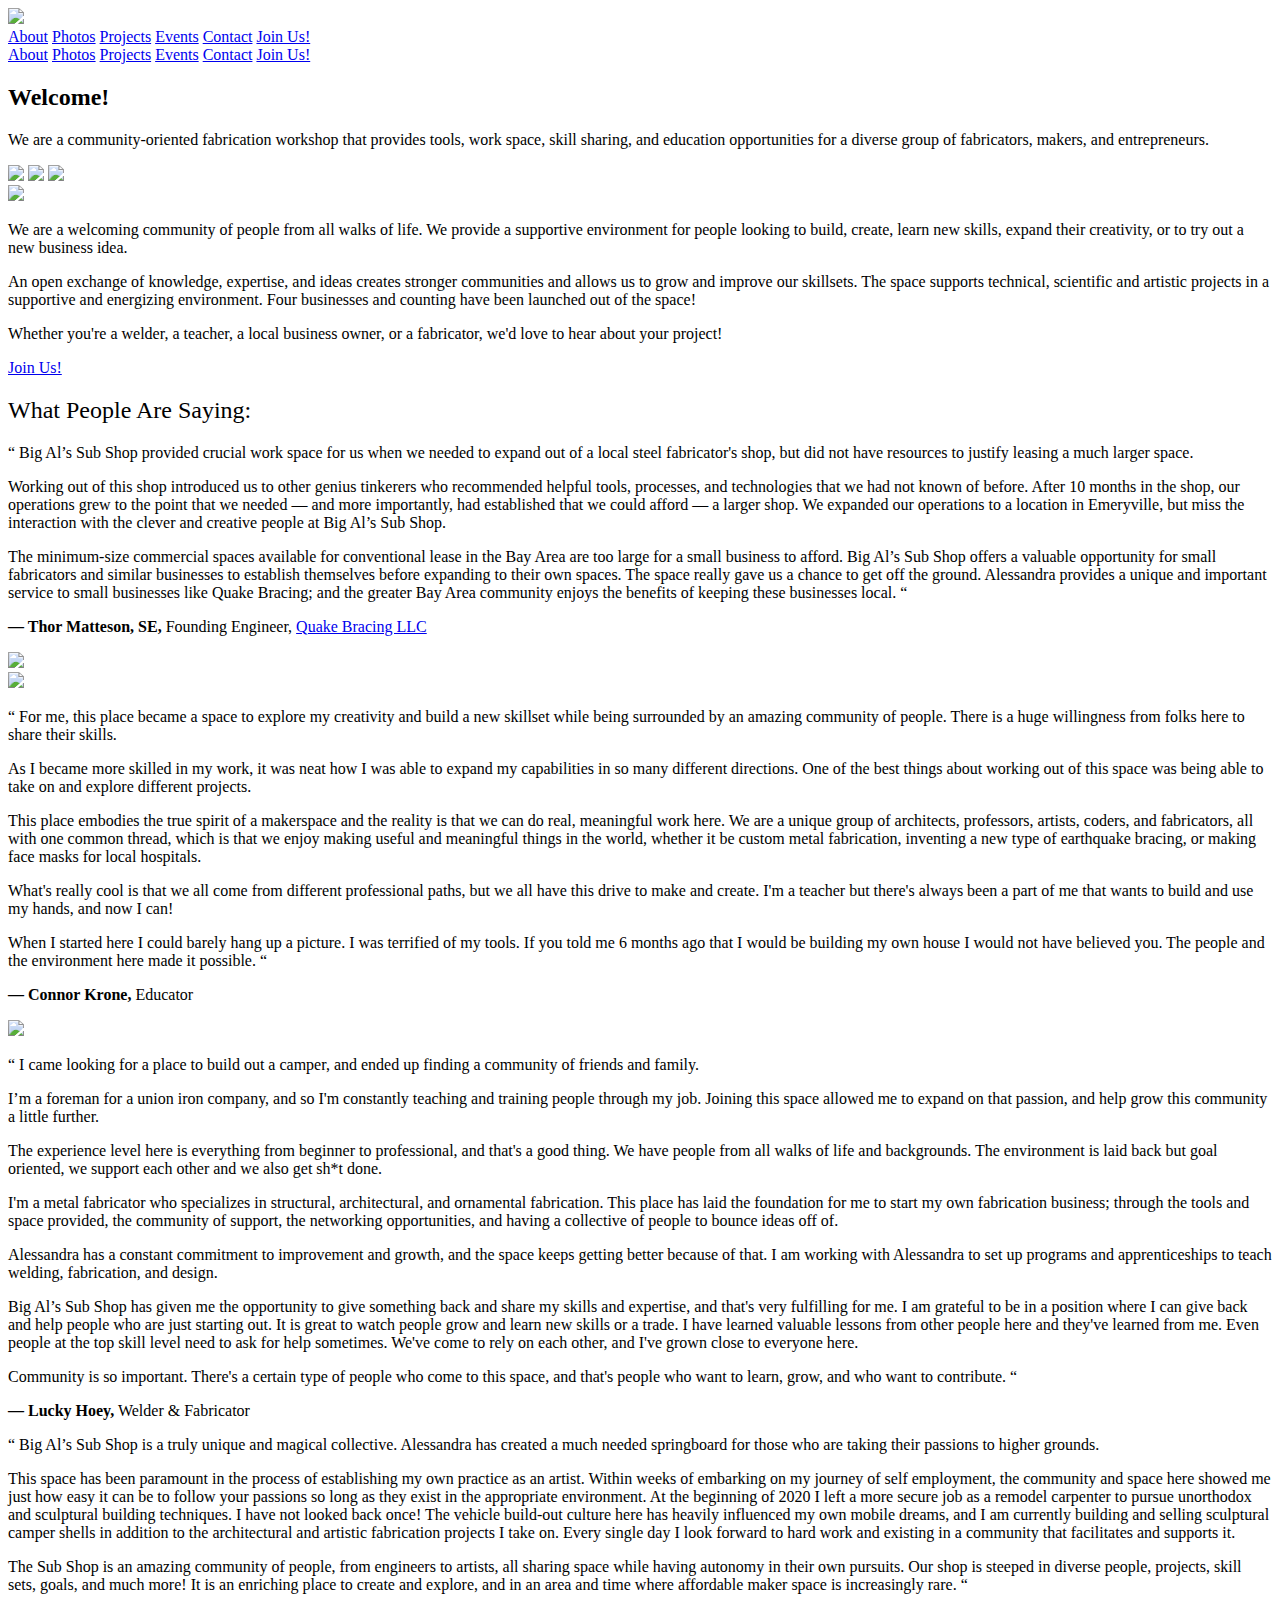
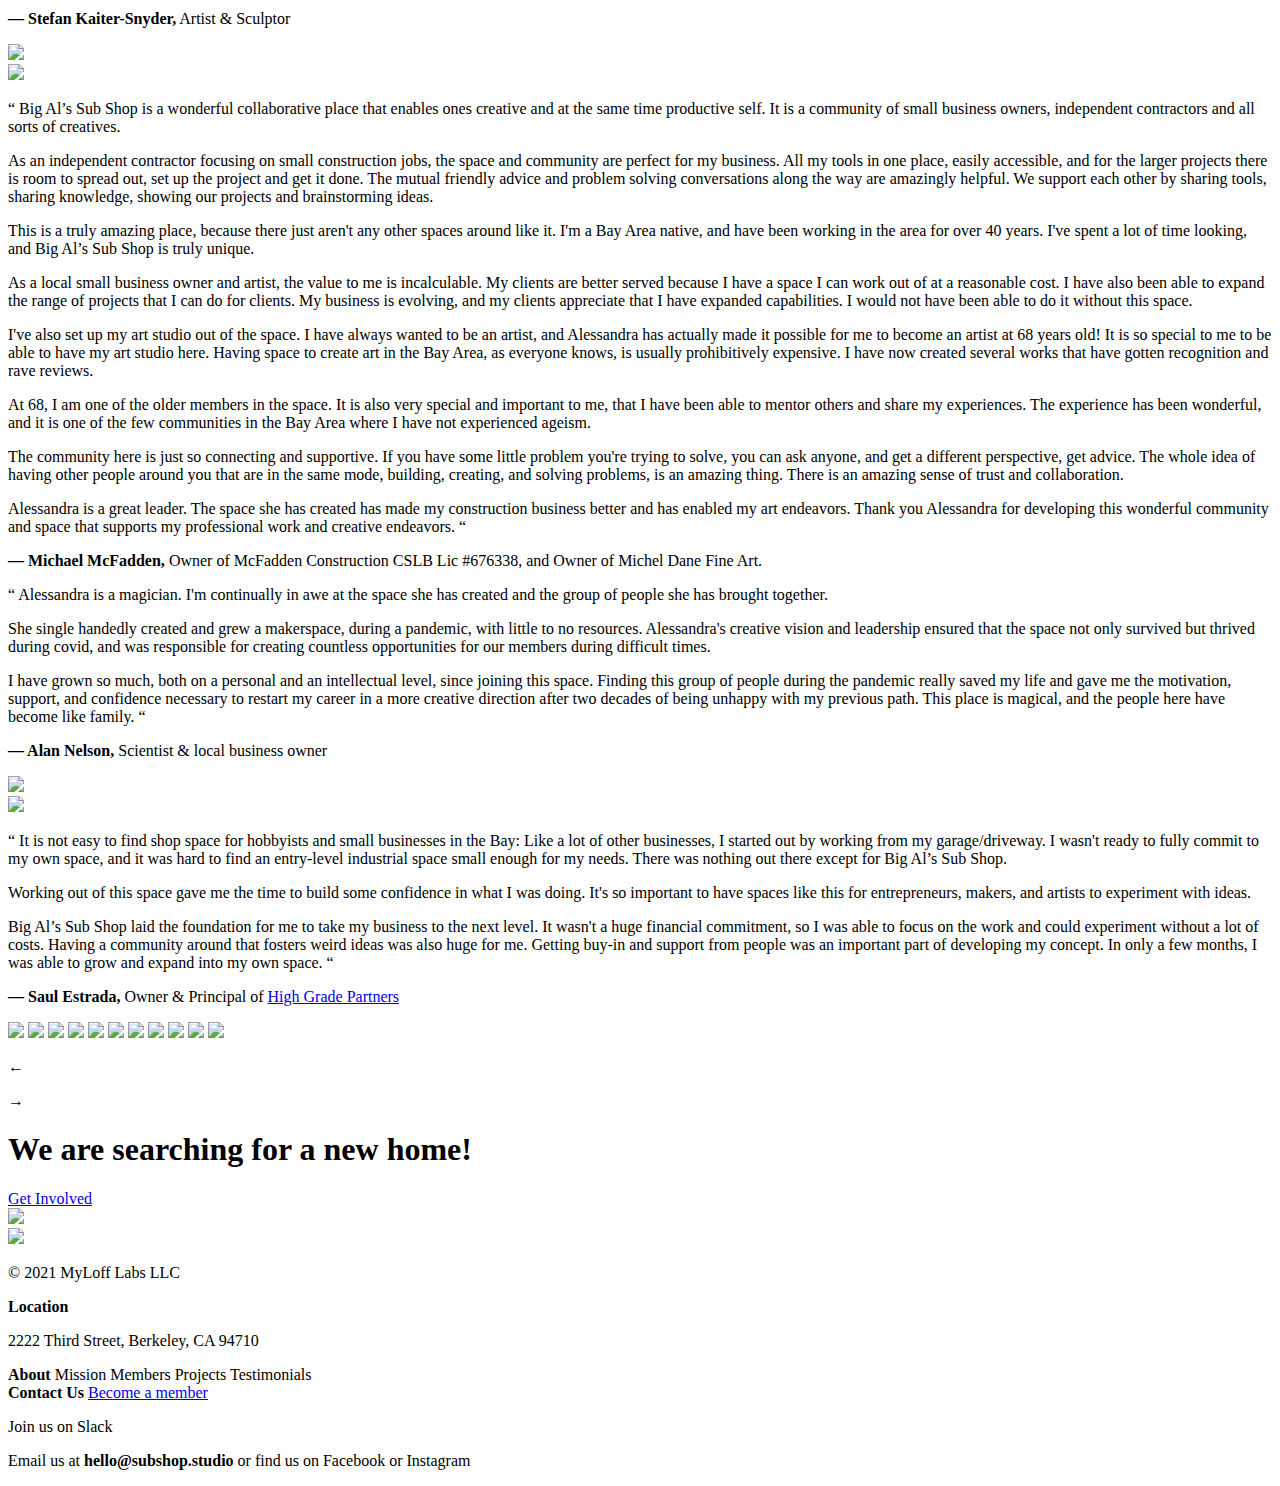
==== index.html @ bf927c2d "Add files via upload" ====
<!DOCTYPE html>
<html lang="en">
<head>
    <meta charset="UTF-8">
    <meta name="viewport" content="width=device-width, initial-scale=1.0">
    <title>Big Al's sub shop</title>
    <link rel="stylesheet" type="text/css" href="css/style.css">
    <link rel="icon" type="image/x-icon" href="images/favicon.ico"/>
</head>
<body>
    <div class="flex menu">
        <a href="index.html"><img src="images/big-al-logo.png"></a>
        <div class="desktop-nav">
            <a class="active" href="index.html">About</a>
            <a href="photos.html">Photos</a>
            <a href="projects.html">Projects</a>
            <a href="events.html">Events</a>
            <a href="contact.html">Contact</a>
            <a target="_blank" href="https://docs.google.com/forms/d/e/1FAIpQLSeL_uRZvVezyPHJK3M_uzjAzgo7tBR9En3TX71Rgab_rR9D0w/viewform" class="special-button">Join Us!</a>
        </div>
        <div onclick="openMenu()" id="nav-btn">
            <span></span>
            <span></span>
            <span></span>
            <span></span>
        </div>
    </div>
    <div class="mobile-menu">
        <a class="active" href="index.html">About</a>
        <a href="photos.html">Photos</a>
        <a href="projects.html">Projects</a>
        <a href="events.html">Events</a>
        <a href="contact.html">Contact</a>
        <a target="_blank" href="https://docs.google.com/forms/d/e/1FAIpQLSeL_uRZvVezyPHJK3M_uzjAzgo7tBR9En3TX71Rgab_rR9D0w/viewform" class="special-button">Join Us!</a>
    </div>
    <div class="header-description">
        <h2>Welcome!</h2>
        <p>We are a community-oriented fabrication workshop that provides tools, work space, skill sharing, and education opportunities for a diverse group of fabricators, makers, and entrepreneurs.</p>
    </div>
    <div class="image-section">
        <img src="images/1.jpg">
        <img src="images/2.jpeg">
        <img src="images/3.jpeg">
    </div>
    <div class="text-section gray-section">
        <img src="images/4.png">
        <div>
            <p>We are a welcoming community of people from all walks of life. We provide a supportive environment for people looking to build, create, learn new skills, expand their creativity, or to try out a new business idea.</p>
            <p>An open exchange of knowledge, expertise, and ideas creates stronger communities and allows us to grow and improve our skillsets. The space supports technical, scientific and artistic projects in a supportive and energizing environment. Four businesses and counting have been launched out of the space!</p>
            <p>Whether you're a welder, a teacher, a local business owner, or a fabricator, we'd love to hear about your project!</p>
            <a target="_blank" href="https://docs.google.com/forms/d/e/1FAIpQLSeL_uRZvVezyPHJK3M_uzjAzgo7tBR9En3TX71Rgab_rR9D0w/viewform" class="special-button">Join Us!</a>
        </div>
    </div>
    <div class="text-section">
        <div>
            <h2 style="font-weight: lighter;">What People Are Saying:</h2>
            <p>“ Big Al’s Sub Shop provided crucial work space for us when we needed to expand out of a local steel fabricator's shop, but did not have resources to justify leasing a much larger space.</p>
            <p>Working out of this shop introduced us to other genius tinkerers who recommended helpful tools, processes, and technologies that we had not known of before.  After 10 months in the shop, our operations grew to the point that we needed — and more importantly, had established that we could afford — a larger shop.  We expanded our operations to a location in Emeryville, but miss the interaction with the clever and creative people at Big Al’s Sub Shop.</p>
            <p>The minimum-size commercial spaces available for conventional lease in the Bay Area are too large for a small business to afford. Big Al’s Sub Shop offers a valuable opportunity for small fabricators and similar businesses to establish themselves before expanding to their own spaces.  The space really gave us a chance to get off the ground. Alessandra provides a unique and important service to small businesses like Quake Bracing; and the greater Bay Area community enjoys the benefits of keeping these businesses local. “</p>
            <p><b>— Thor Matteson, SE,</b> Founding Engineer, <a href="https://www.quakebracing.com/" target="_blank" class="underline">Quake Bracing LLC</a></p>
        </div>
        <img src="images/5.jpg">
    </div>
    <div class="text-section gray-section">
        <img src="images/6.jpeg">
        <div>
            <p>“ For me, this place became a space to explore my creativity and build a new skillset while being surrounded by an amazing community of people. There is a huge willingness from folks here to share their skills.</p>
            <p>As I became more skilled in my work, it was neat how I was able to expand my capabilities in so many different directions. One of the best things about working out of this space was being able to take on and explore different projects.</p>
            <p>This place embodies the true spirit of a makerspace and the reality is that we can do real, meaningful work here. We are a unique group of architects, professors, artists, coders, and fabricators, all with one common thread, which is that we enjoy making useful and meaningful things in the world, whether it be custom metal fabrication, inventing a new type of earthquake bracing, or making face masks for local hospitals. </p>
            <p>What's really cool is that we all come from different professional paths, but we all have this drive to make and create. I'm a teacher but there's always been a part of me that wants to build and use my hands, and now I can!</p>
            <p>When I started here I could barely hang up a picture. I was terrified of my tools. If you told me 6 months ago that I would be building my own house I would not have believed you. The people and the environment here made it possible. “</p>
            <p><b>— Connor Krone,</b> Educator</p>
        </div>
    </div>
    <div class="text-section">
        <img src="images/7.jpg">
        <div>
            <p>“ I came looking for a place to build out a camper, and ended up finding a community of friends and family.</p>
            <p>I’m a foreman for a union iron company, and so I'm constantly teaching and training people through my job. Joining this space allowed me to expand on that passion, and help grow this community a little further.</p>
            <p>The experience level here is everything from beginner to professional, and that's a good thing. We have  people from all walks of life and backgrounds. The environment is laid back but goal oriented, we support each other and we also get sh*t done. </p>
            <p>I'm a metal fabricator who specializes in structural, architectural, and ornamental fabrication. This place has laid the foundation for me to start my own fabrication business; through the tools and space provided, the community of support, the networking opportunities, and having a collective of people to bounce ideas off of.</p>
            <p>Alessandra has a constant commitment to improvement and growth, and the space keeps getting better because of that. I am working with Alessandra to set up programs and apprenticeships to teach welding, fabrication, and design. </p>
            <p>Big Al’s Sub Shop has given me the opportunity to give something back and share my skills and expertise, and that's very fulfilling for me. I am grateful to be in a position where I can give back and help people who are just starting out. It is great to watch people grow and learn new skills or a trade.  I have learned valuable lessons from other people here and they've learned from me. Even people at the top skill level need to ask for help sometimes. We've come to rely on each other, and I've grown close to everyone here. </p>
            <p>Community is so important. There's a certain type of people who come to this space, and that's people who want to learn, grow, and who want to contribute. “</p>
            <p><b>— Lucky Hoey,</b> Welder & Fabricator</p>
        </div>
    </div>
    <div class="text-section gray-section">
        <div>
            <p>“ Big Al’s Sub Shop is a truly unique and magical collective. Alessandra has created a much needed springboard for those who are taking their passions to higher grounds.</p>
            <p>This space has been paramount in the process of establishing my own practice as an artist. Within weeks of embarking on my journey of self employment, the community and space here showed me just how easy it can be to follow your passions so long as they exist in the appropriate environment. At the beginning of 2020 I left a more secure job as a remodel carpenter to pursue unorthodox and sculptural building techniques. I have not looked back once! The vehicle build-out culture here has heavily influenced my own mobile dreams, and I am currently building and selling sculptural camper shells in addition to the architectural and artistic fabrication projects I take on. Every single day I look forward to hard work and existing in a community that facilitates and supports it.</p>
            <p>The Sub Shop is an amazing community of people, from engineers to artists, all sharing space while having autonomy in their own pursuits. Our shop is steeped in diverse people, projects, skill sets, goals, and much more! It is an enriching place to create and explore, and in an area and time where affordable maker space is increasingly rare. “</p>
            <p><b>— Stefan Kaiter-Snyder,</b> Artist & Sculptor</p>
        </div>
        <img src="images/1.jpg">
    </div>
    <div class="text-section">
        <img src="images/8.jpeg">
        <div>
            <p>“ Big Al’s Sub Shop is a wonderful collaborative place that enables ones creative and at the same time productive self. It is a community of small business owners, independent contractors and all sorts of creatives.</p> 
            <p>As an independent contractor focusing on small construction jobs, the space and community are perfect for my business. All my tools in one place, easily accessible, and for the larger projects there is room to spread out, set up the project and get it done. The mutual friendly advice and problem solving conversations along the way are amazingly helpful. We support each other by sharing tools, sharing knowledge, showing our projects and brainstorming ideas.</p>
            <p>This is a truly amazing place, because there just aren't any other spaces around like it. I'm a Bay Area native, and have been working in the area for over 40 years. I've spent a lot of time looking, and Big Al’s Sub Shop is truly unique.</p>
            <p>As a local small business owner and artist, the value to me is incalculable. My clients are better served because I have a space I can work out of at a reasonable cost. I have also been able to expand the range of projects that I can do for clients. My business is evolving, and my clients appreciate that I have expanded capabilities. I would not have been able to do it without this space.</p>
            <p>I've also set up my art studio out of the space. I have always wanted to be an artist, and Alessandra has actually made it possible for me to become an artist at 68 years old! It is so special to me to be able to have my art studio here. Having space to create art in the Bay Area, as everyone knows, is usually prohibitively expensive. I have now created several works that have gotten recognition and rave reviews.</p>
            <p>At 68, I am one of the older members in the space. It is also very special and important to me, that I have been able to mentor others and share my experiences. The experience has been wonderful, and it is one of the few communities in the Bay Area where I have not experienced ageism.</p> 
            <p>The community here is just so connecting and supportive. If you have some little problem you're trying to solve, you can ask anyone, and get a different perspective, get advice. The whole idea of having other people around you that are in the same mode, building, creating, and solving problems, is an amazing thing. There is an amazing sense of trust and collaboration.</p>
            <p>Alessandra is a great leader. The space she has created has made my construction business better and has enabled my art endeavors. Thank you Alessandra for developing this wonderful community and space that supports my professional work and creative endeavors. “</p>
            <p><b>— Michael McFadden,</b> Owner of McFadden Construction CSLB Lic #676338, and Owner of Michel Dane Fine Art.</p>
        </div>
    </div>
    <div class="text-section gray-section">
        <div>
            <p>“ Alessandra is a magician. I'm continually in awe at the space she has created and the group of people she has brought together.</p>
            <p>She single handedly created and grew a makerspace, during a pandemic, with little to no resources. Alessandra's creative vision and leadership ensured that the space not only survived but thrived during covid, and was responsible for creating countless opportunities for our members during difficult times.</p>
            <p>I have grown so much, both on a personal and an intellectual level, since joining this space. Finding this group of people during the pandemic really saved my life and gave me the motivation, support, and confidence necessary to restart my career in a more creative direction after two decades of being unhappy with my previous path. This place is magical, and the people here have become like family. “</p>
            <p><b>— Alan Nelson,</b> Scientist & local business owner</p>
        </div>
        <img src="images/9.jpg">
    </div>
    <div class="text-section">
        <img src="images/10.png">
        <div>
            <p>“ It is not easy to find shop space for hobbyists and small businesses in the Bay: Like a lot of other businesses, I started out by working from my garage/driveway. I wasn't ready to fully commit to my own space, and it was hard to find an entry-level industrial space small enough for my needs. There was nothing out there except for Big Al’s Sub Shop. </p>
            <p>Working out of this space gave me the time to build some confidence in what I was doing. It's so important to have spaces like this for entrepreneurs, makers, and artists to experiment with ideas.</p>
            <p>Big Al’s Sub Shop laid the foundation for me to take my business to the next level. It wasn't a huge financial commitment, so I was able to focus on the work and could experiment without a lot of costs. Having a community around that fosters weird ideas was also huge for me. Getting buy-in and support from people was an important part of developing my concept. In only a few months, I was able to grow and expand into my own space. “</p>
            <p><b>— Saul Estrada,</b> Owner & Principal of <a href="https://www.highgradepartners.com/" target="_blank" class="underline">High Grade Partners</a></p>
        </div>
    </div>
    <div class="carossel-container">
        <div class="image-carossel">
            <img src="images/c1.png">
            <img src="images/c2.jpeg">
            <img src="images/c3.png">
            <img src="images/c4.jpeg">
            <img src="images/c5.png">
            <img src="images/c6.png">
            <img src="images/c7.png">
            <img src="images/c8.png">
            <img src="images/c9.jpg">
            <img src="images/c10.png">
            <img src="images/c11.png">
        </div>
        <div class="control-caroussel">
            <p class="carossel-control previous">&larr;</p>
            <p class="carossel-control next">&rarr;</p>
        </div>
    </div>
    <div class="text-section involved-btn">
        <div>
            <h1>We are searching for a new home!</h1>
            <a target="_blank" href="https://docs.google.com/forms/d/e/1FAIpQLSeL_uRZvVezyPHJK3M_uzjAzgo7tBR9En3TX71Rgab_rR9D0w/viewform" class="special-button">Get Involved</a>
        </div>
    </div>
    <img style="margin: 0 auto;" src="images/24.jpg">
    <div class="footer gray-section">
        <div>
            <img src="images/4.png">
            <p>© 2021 MyLoff Labs LLC</p>
        </div>
        <div>
            <b>Location</b>
            <p>2222 Third Street, Berkeley, CA 94710</p>
        </div>
        <div>
            <b>About</b>
            <a>Mission</a>
            <a>Members</a>
            <a>Projects</a>
            <a>Testimonials</a>
        </div>
        <div>
            <b>Contact Us</b>
            <a target="_blank" href="https://docs.google.com/forms/d/e/1FAIpQLSeL_uRZvVezyPHJK3M_uzjAzgo7tBR9En3TX71Rgab_rR9D0w/viewform">Become a member</a>
            <p>Join us on Slack</p>
            <p>Email us at <b>hello@subshop.studio</b> or find us on Facebook or Instagram</p>
        </div>
    </div>
    <script src="js/main.js"></script>
</body>
</html>
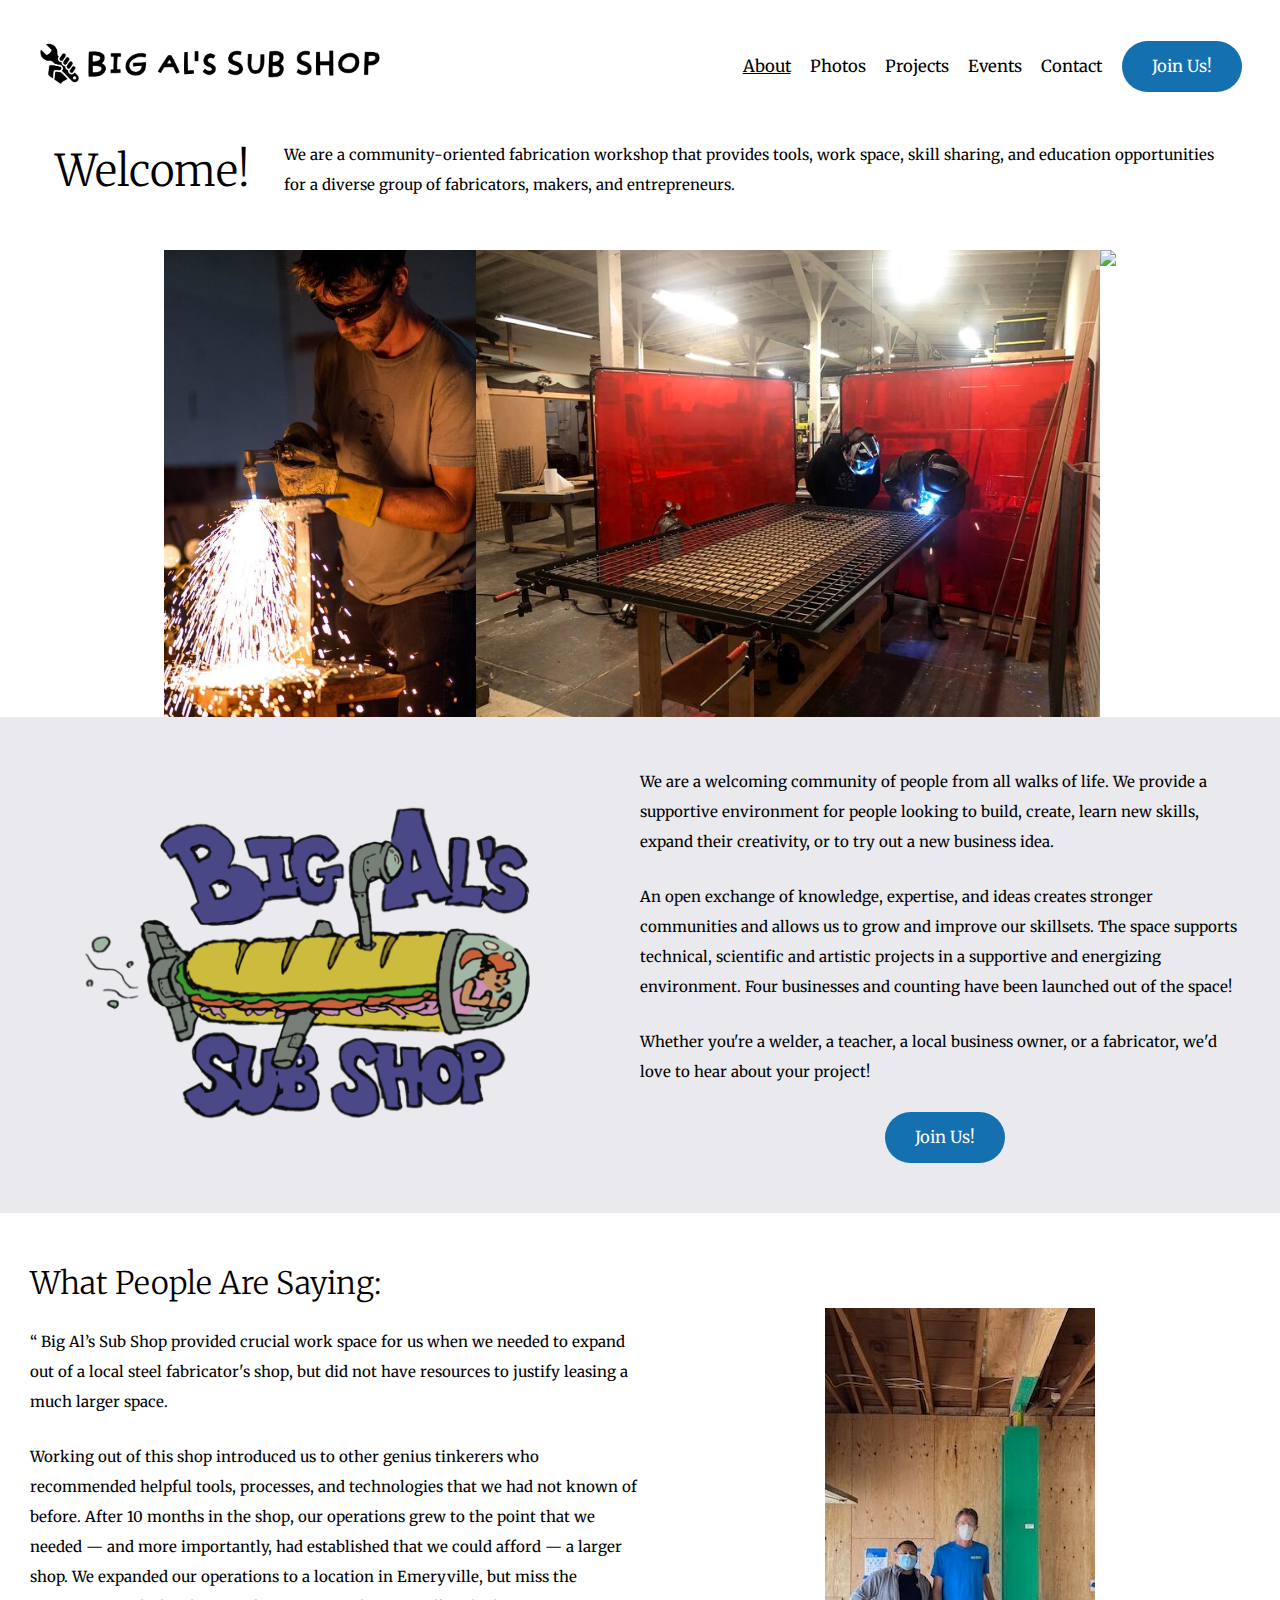
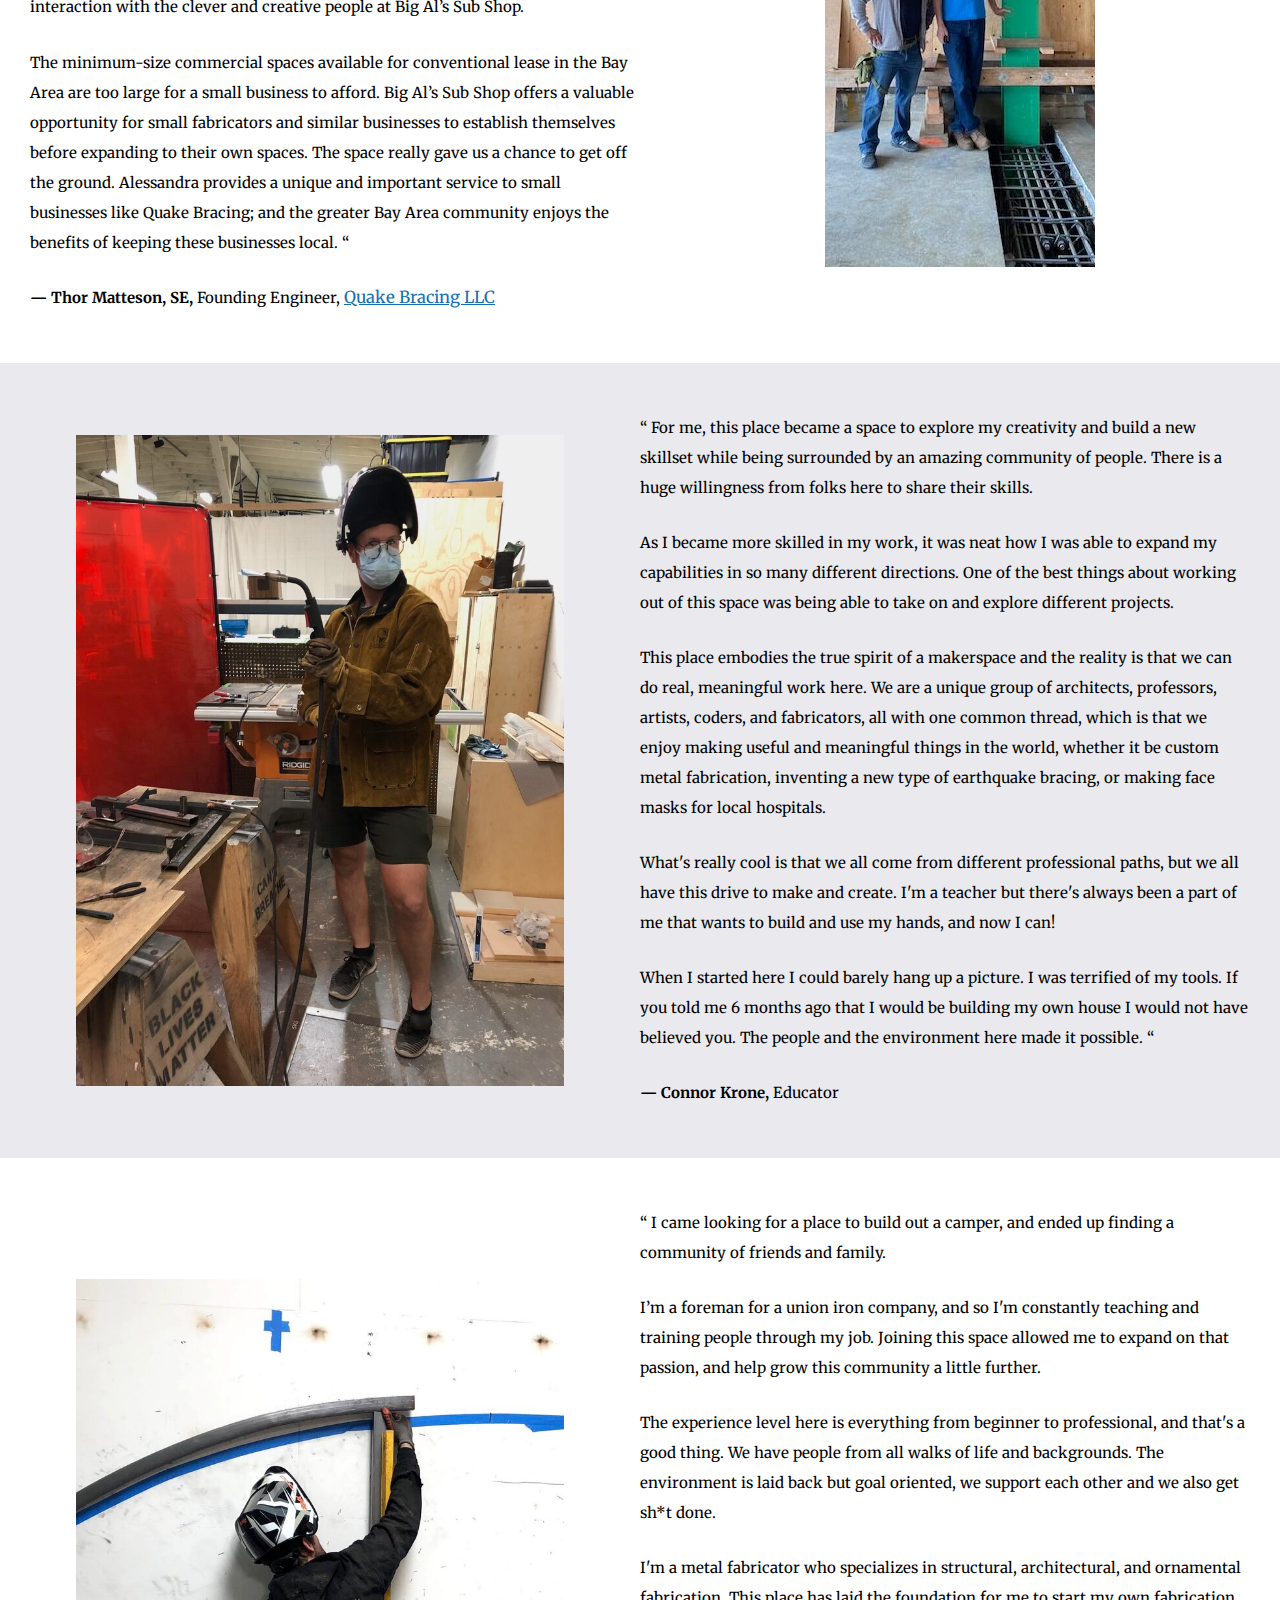
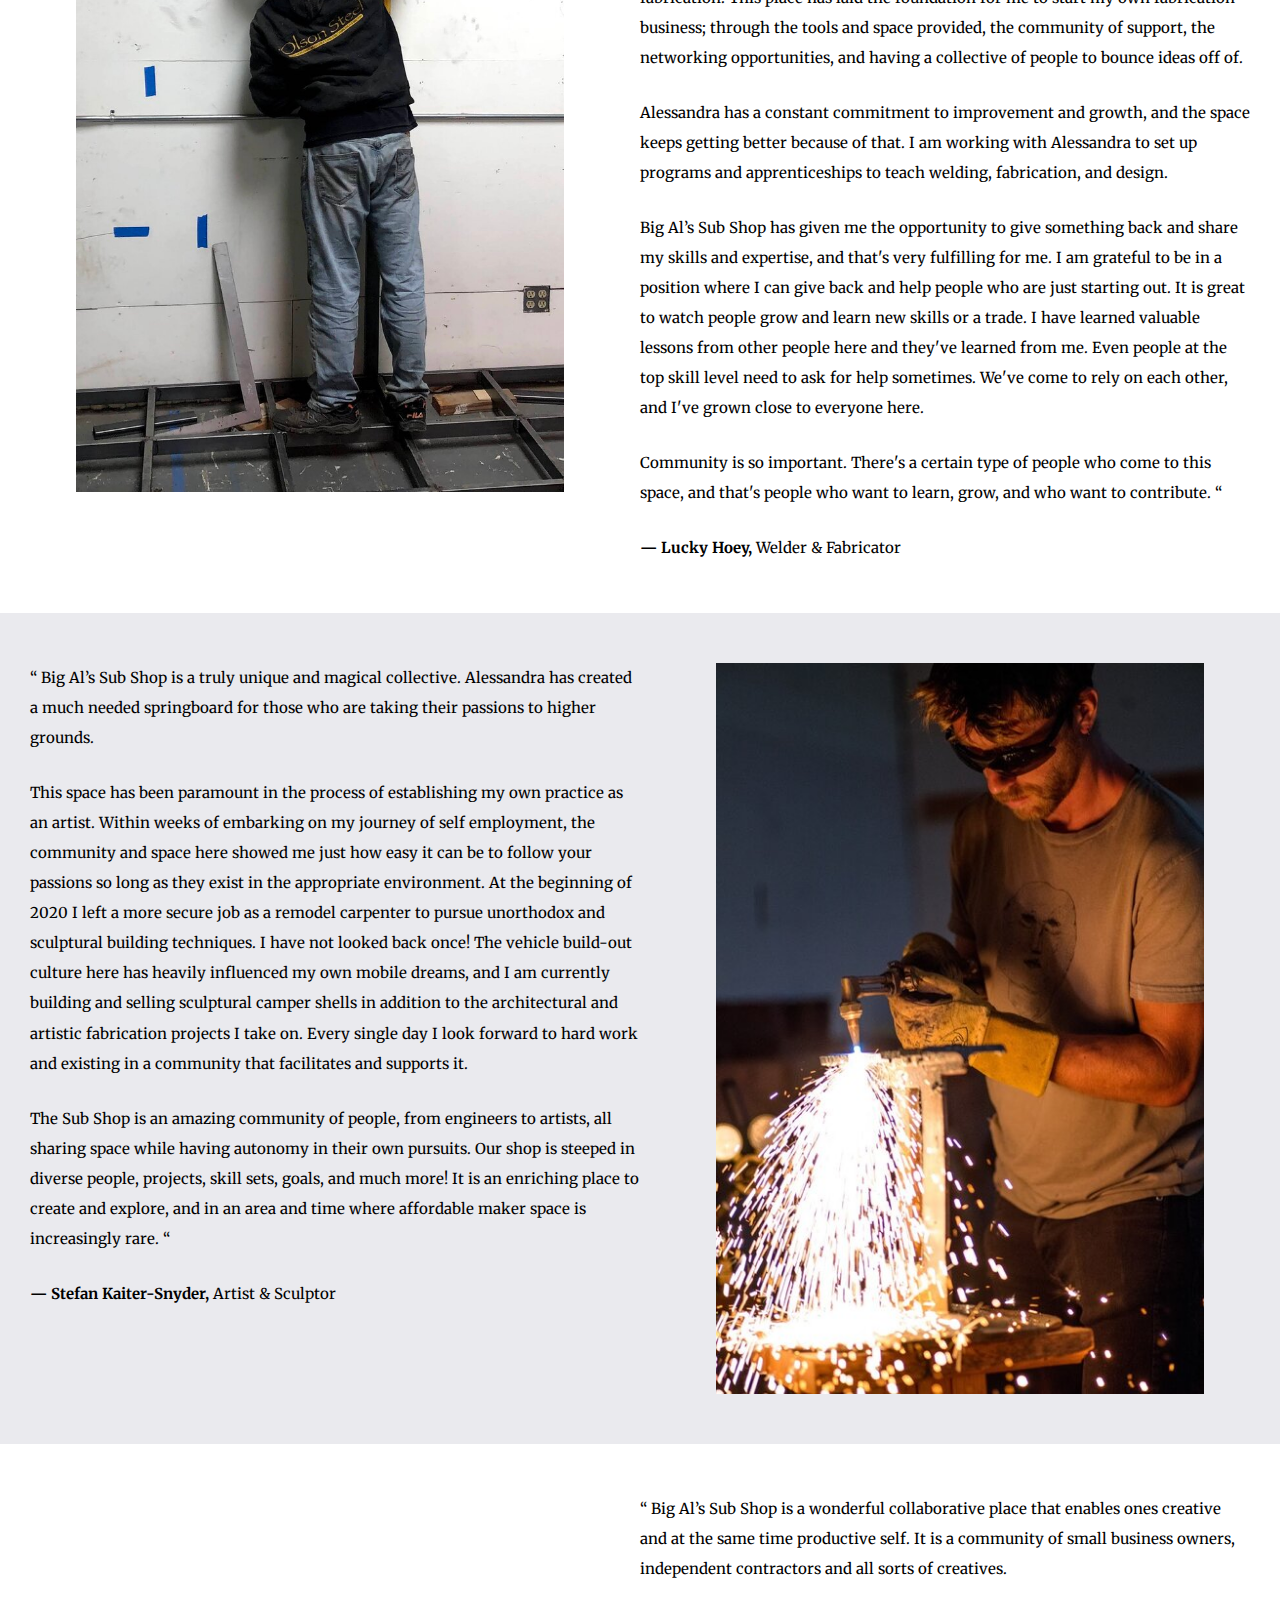
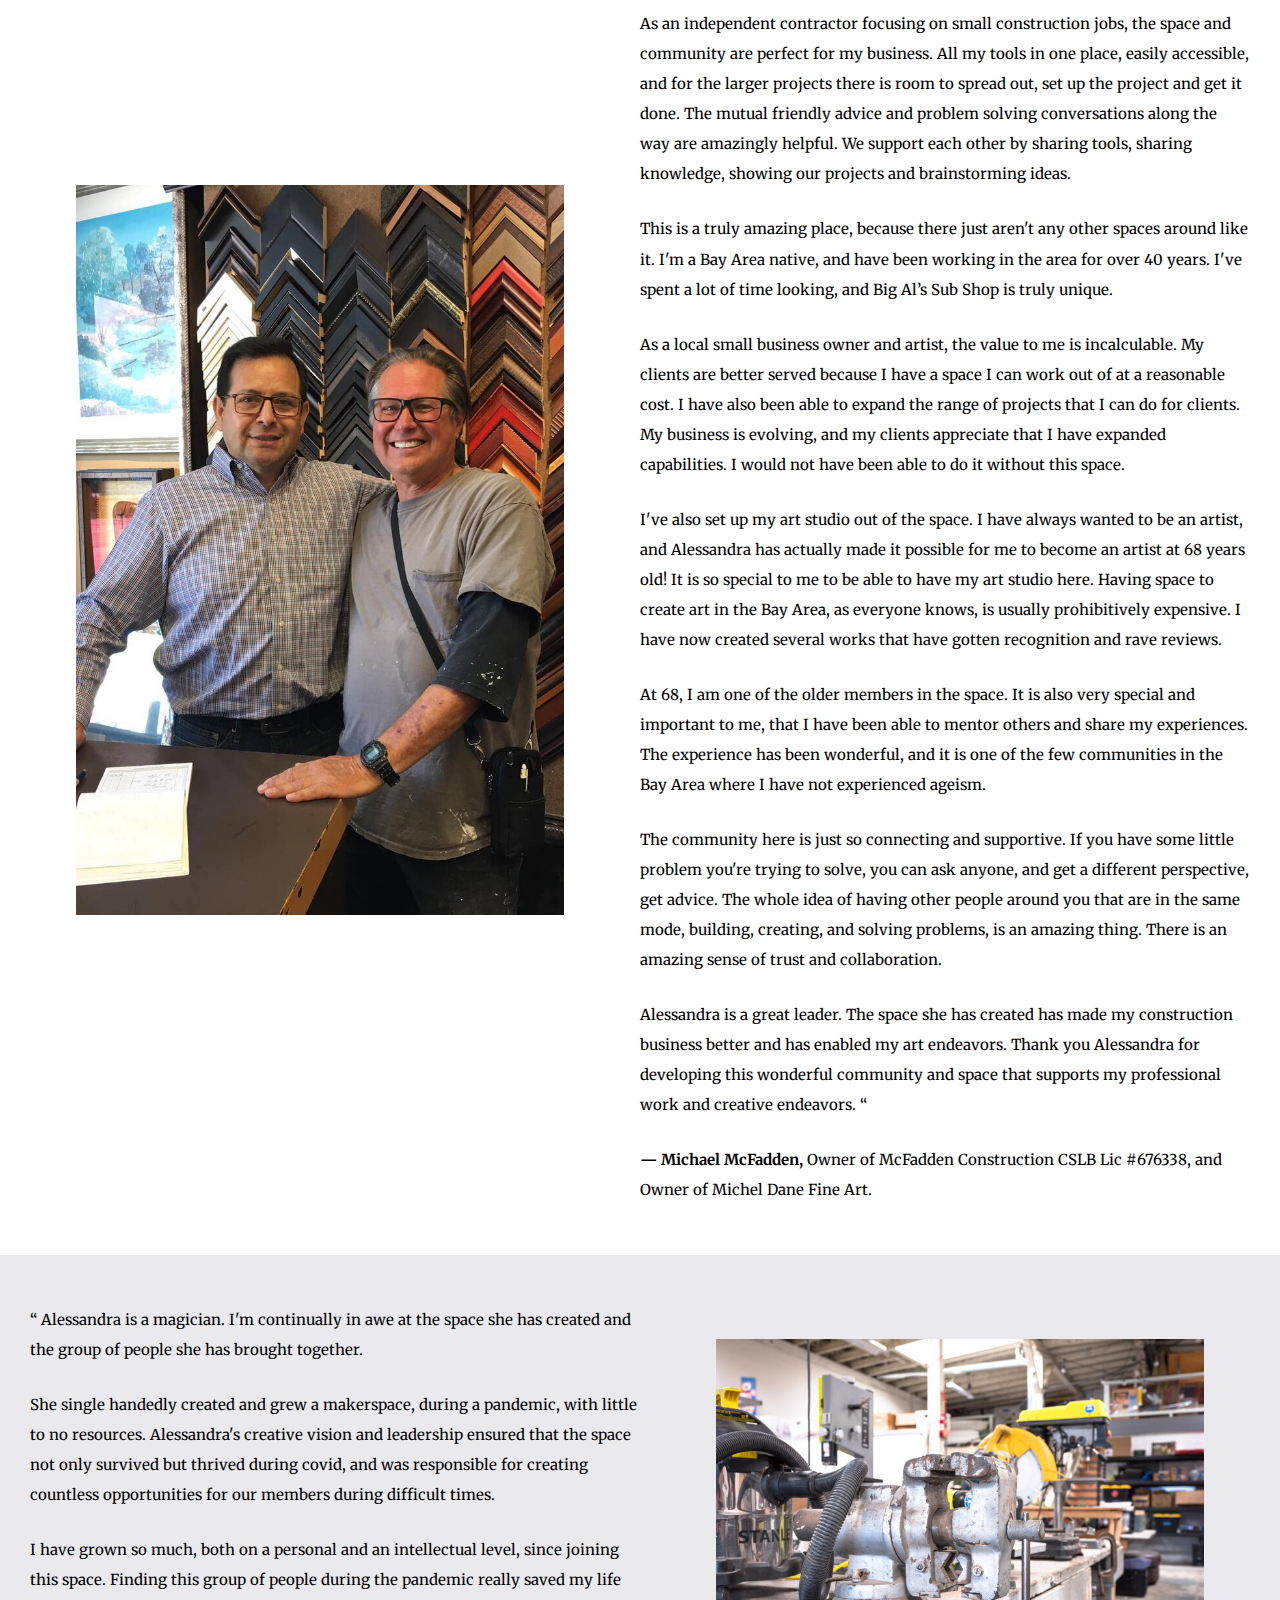
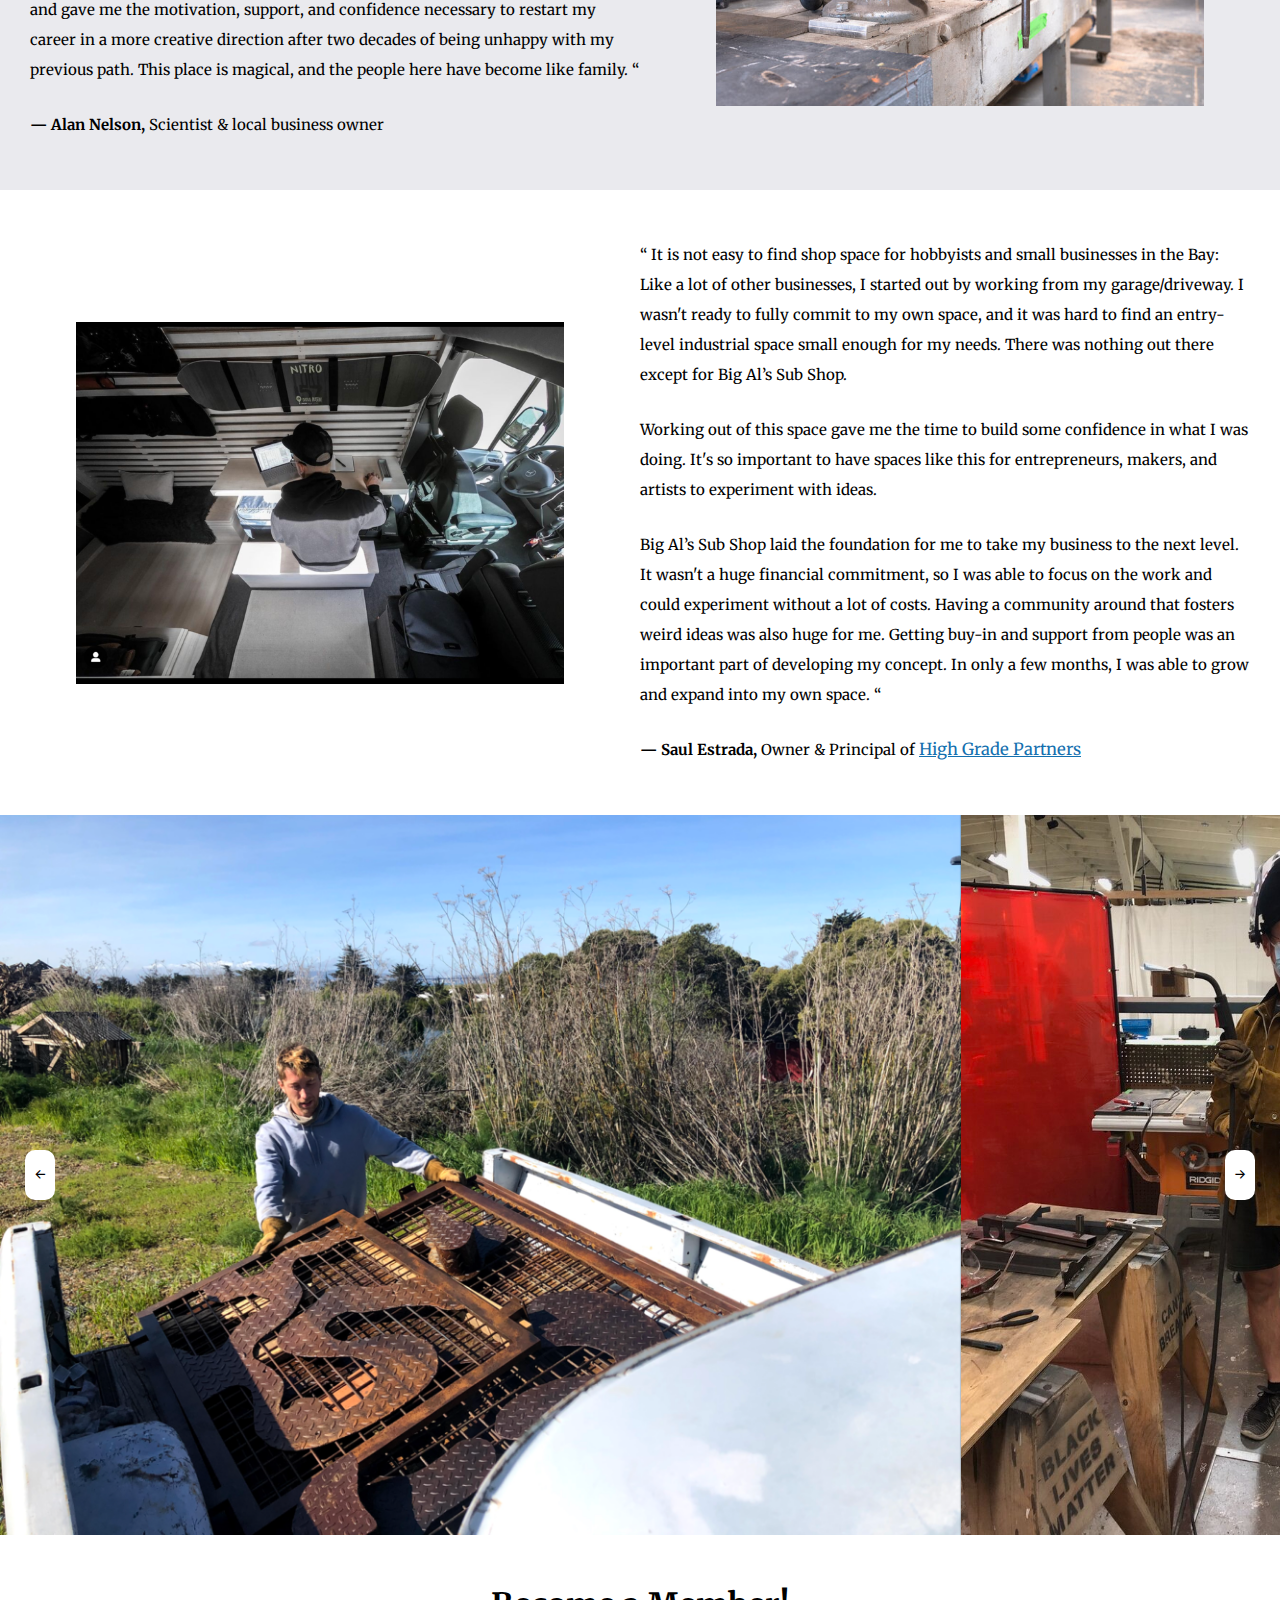
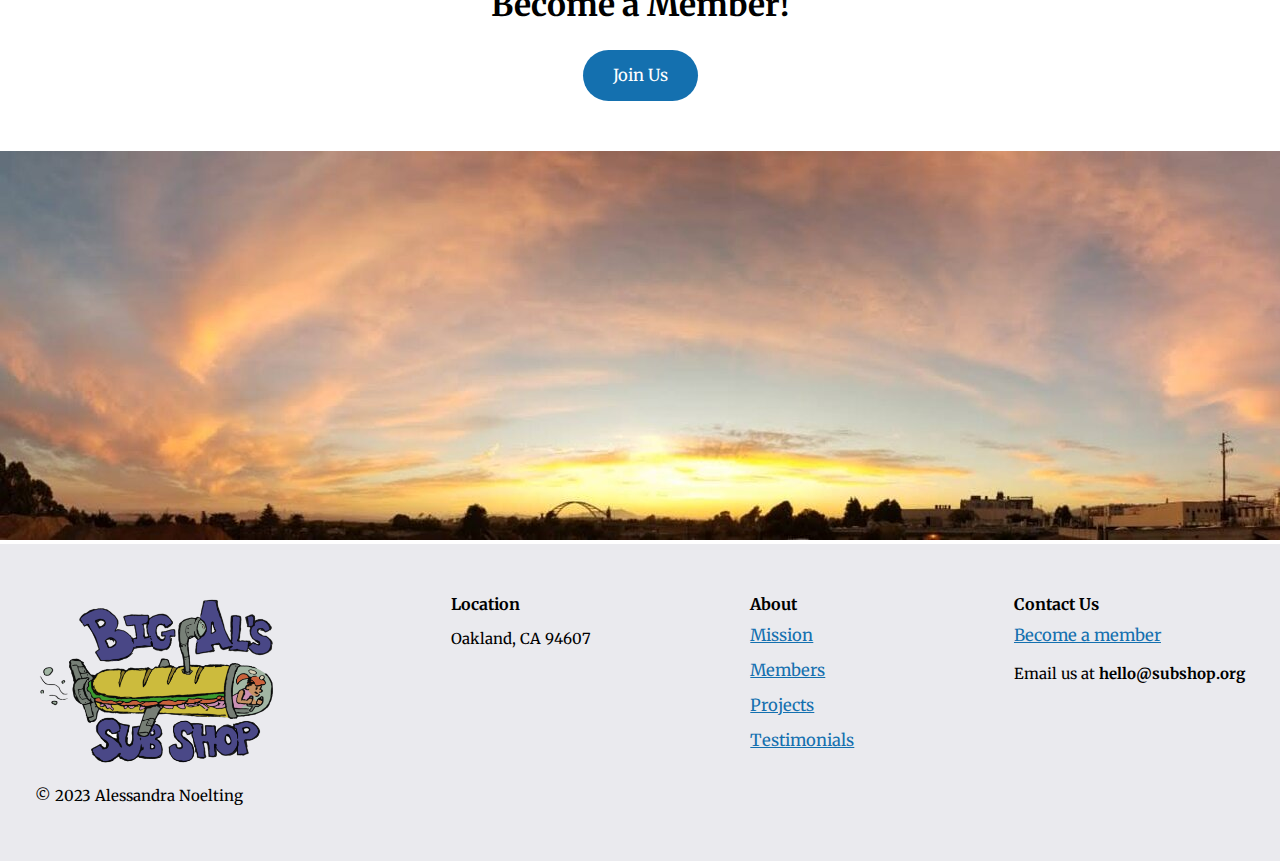
==== commit b38e8bef: "updated email address" ====
--- a/index.html
+++ b/index.html
@@ -3,7 +3,7 @@
 <head>
     <meta charset="UTF-8">
     <meta name="viewport" content="width=device-width, initial-scale=1.0">
-    <title>Big Al's sub shop</title>
+    <title>Big Al's Sub Shop</title>
     <link rel="stylesheet" type="text/css" href="css/style.css">
     <link rel="icon" type="image/x-icon" href="images/favicon.ico"/>
 </head>
@@ -147,19 +147,19 @@
     </div>
     <div class="text-section involved-btn">
         <div>
-            <h1>We are searching for a new home!</h1>
-            <a target="_blank" href="https://docs.google.com/forms/d/e/1FAIpQLSeL_uRZvVezyPHJK3M_uzjAzgo7tBR9En3TX71Rgab_rR9D0w/viewform" class="special-button">Get Involved</a>
+            <h1>Become a Member!</h1>
+            <a target="_blank" href="https://docs.google.com/forms/d/e/1FAIpQLSeL_uRZvVezyPHJK3M_uzjAzgo7tBR9En3TX71Rgab_rR9D0w/viewform" class="special-button">Join Us</a>
         </div>
     </div>
     <img style="margin: 0 auto;" src="images/24.jpg">
     <div class="footer gray-section">
         <div>
             <img src="images/4.png">
-            <p>© 2021 MyLoff Labs LLC</p>
+            <p>© 2023 Alessandra Noelting</p>
         </div>
         <div>
             <b>Location</b>
-            <p>2222 Third Street, Berkeley, CA 94710</p>
+            <p>Oakland, CA 94607</p>
         </div>
         <div>
             <b>About</b>
@@ -171,8 +171,7 @@
         <div>
             <b>Contact Us</b>
             <a target="_blank" href="https://docs.google.com/forms/d/e/1FAIpQLSeL_uRZvVezyPHJK3M_uzjAzgo7tBR9En3TX71Rgab_rR9D0w/viewform">Become a member</a>
-            <p>Join us on Slack</p>
-            <p>Email us at <b>hello@subshop.studio</b> or find us on Facebook or Instagram</p>
+            <p>Email us at <b>hello@subshop.org</b></p>
         </div>
     </div>
     <script src="js/main.js"></script>
--- a/css/style.css
+++ b/css/style.css
@@ -0,0 +1,421 @@
+@import url('https://fonts.googleapis.com/css2?family=Merriweather:wght@300&display=swap');
+
+* {
+	margin: 0;
+	padding: 0;
+	box-sizing: border-box;
+	-webkit-box-sizing: border-box;
+	-moz-box-sizing: border-box;
+	list-style: none;
+	-webkit-tap-highlight-color: transparent;
+	text-decoration: none;
+}
+
+html, body {
+	overflow-x: hidden;
+	scroll-behavior: smooth;
+}
+
+body {
+	position: relative;
+    font-family: 'Merriweather', serif;
+
+}
+
+h2 {
+    font-size: 31px;
+    font-weight: 300;
+}
+
+a {
+    color: #000000 !important;
+}
+
+img {
+    user-select: none;
+}
+
+.flex {
+    display: flex;
+}
+
+.menu {
+    padding: 40px 3vw;
+    justify-content: space-between;
+    position: fixed;
+    top: 0;
+    left: 0;
+    right: 0;
+    background-color: #FFFFFF;
+    align-items: center;
+    z-index: 99;
+}
+
+.menu div {
+    display: flex;
+    align-items: center;
+    gap: 1.5vw;
+    font-size: calc(0.3 * 1.2vw + 1rem);
+}
+
+.header-description {
+    display: flex;
+    padding: 0 3vw;
+    align-items: center;
+    justify-content: space-between;
+    margin: 140px 0 50px 0;
+}
+
+.header-description p {
+    padding: 0 17px;
+    max-width: 1100px;
+}
+
+p {
+    font-size: max(15px, calc(0.3 * 1.2vw + 0.65rem));
+    line-height: 2em !important;
+}
+
+a {
+    font-size: max(15px, calc(0.3 * 1.2vw + 0.75rem));
+}
+
+.header-description h2 {
+    padding: 0 17px;
+    font-size: calc(1.8 * 1.2vw + 1rem);
+}
+
+.special-button {
+    background-color: #1470af;
+    border-radius: 100vw;
+    padding: 15px 30px;
+    color: #FFFFFF !important;
+    text-align: center;
+    cursor: pointer;
+    transition: opacity .25s ease;
+    width: fit-content;
+    margin: 0 auto;
+}
+
+.special-button:hover {
+    opacity: .8;
+}
+
+.menu img {
+    height: 48px;
+}
+
+.menu a.active,
+.mobile-menu a.active {
+    text-decoration: underline;
+}
+
+.involved-btn {
+    justify-content: center;
+}
+
+@media screen and (max-width: 500px) {
+    .menu img {
+        height: 30px;
+    }
+}
+
+.image-section {
+    display: flex;
+    justify-content: center;
+    max-width: 100vw;
+}
+
+.image-section img {
+    height: 36.5vw;
+}
+
+.text-section {
+    padding: 50px 30px;
+    display: flex;
+    gap: 30px;
+}
+
+.text-section img {
+    max-width: 40%;
+    margin: auto;
+}
+
+.text-section div {
+    max-width: 50%;
+    display: flex;
+    flex-direction: column;
+    gap: 25px;
+}
+
+.gray-section {
+    background-color: #eaeaee;
+}
+
+.footer {
+    display: flex;
+    padding: 50px 35px;
+    justify-content: space-between;
+}
+
+.footer img {
+    width: 20vw;
+}
+
+.footer div {
+    display: flex;
+    flex-direction: column;
+    gap: 10px;
+    max-width: 25vw;
+}
+
+.reduced-max-width {
+    max-width: 30% !important;
+}
+
+.special-width {
+    max-width: 70% !important;
+}
+
+@media (max-width:874px) {
+    .image-section {
+        flex-direction: column;
+        justify-content: center;
+        max-width: 100vw;
+    }
+    .header-description {
+        flex-direction: column;
+        gap: 50px;
+        text-align: center;
+    }
+    .header-description h2 {
+        font-size: 40px;
+    }
+    .image-section img {
+        width: 100vw;
+        height: auto;
+    }
+    .text-section {
+        flex-direction: column;
+        align-items: center;
+    }
+    .text-section div,
+    .text-section img {
+        max-width: 90%;
+    }
+    .footer {
+        flex-direction: column;
+        gap: 30px;
+    }
+    .text-section.black-section.flex img {
+        max-width: 90% !important;
+    }
+    .reduced-max-width {
+        max-width: 100% !important;
+    }
+    .special-width {
+        max-width: 100% !important;
+    }
+}
+
+.mobile-menu {
+    position: fixed;
+    top: 0;
+    bottom: 0;
+    right: 0;
+    left: 0;
+    background-color: #FFFFFF;
+    display: none;
+    flex-direction: column;
+    align-items: center;
+    justify-content: center;
+    animation: mobile-menu-open .5s ease forwards;
+    font-size: min(7vmin, 30px);
+    gap: 15px;
+}
+
+@keyframes mobile-menu-open {
+    from{opacity:0;margin-top: 200px;}
+    to{opacity: 1;margin-top: 0;}
+}
+
+.mobile-menu.open {
+    display: flex;
+    overflow-y: hidden;
+}
+
+#nav-btn svg {
+    width: 50px;
+    height: 50px;
+}
+
+#nav-btn {
+    cursor: pointer;
+    display: none;
+}
+
+@media(max-width:1150px) {
+    #nav-btn {
+        display: block;
+    }
+    .menu div {
+        display: none;
+    }
+}
+
+#nav-btn {
+    width: 40px;
+    height: 35px;
+    position: relative;
+    -webkit-transform: rotate(0deg);
+    -moz-transform: rotate(0deg);
+    -o-transform: rotate(0deg);
+    transform: rotate(0deg);
+    -webkit-transition: .5s ease-in-out;
+    -moz-transition: .5s ease-in-out;
+    -o-transition: .5s ease-in-out;
+    transition: .5s ease-in-out;
+    cursor: pointer;
+  }
+  
+  #nav-btn span {
+    display: block;
+    position: absolute;
+    height: 3px;
+    width: 100%;
+    background: #000000;
+    border-radius: 9px;
+    opacity: 1;
+    left: 0;
+    -webkit-transform: rotate(0deg);
+    -moz-transform: rotate(0deg);
+    -o-transform: rotate(0deg);
+    transform: rotate(0deg);
+    -webkit-transition: .25s ease-in-out;
+    -moz-transition: .25s ease-in-out;
+    -o-transition: .25s ease-in-out;
+    transition: .25s ease-in-out;
+  }
+
+  #nav-btn span:nth-child(1) {
+    top: 0px;
+  }
+  
+  #nav-btn span:nth-child(2),#nav-btn span:nth-child(3) {
+    top: 13px;
+  }
+  
+  #nav-btn span:nth-child(4) {
+    top: 26px;
+  }
+  
+  #nav-btn.open span:nth-child(1) {
+    top: 18px;
+    width: 0%;
+    left: 50%;
+  }
+  
+  #nav-btn.open span:nth-child(2) {
+    -webkit-transform: rotate(45deg);
+    -moz-transform: rotate(45deg);
+    -o-transform: rotate(45deg);
+    transform: rotate(45deg);
+  }
+  
+  #nav-btn.open span:nth-child(3) {
+    -webkit-transform: rotate(-45deg);
+    -moz-transform: rotate(-45deg);
+    -o-transform: rotate(-45deg);
+    transform: rotate(-45deg);
+  }
+  
+  #nav-btn.open span:nth-child(4) {
+    top: 18px;
+    width: 0%;
+    left: 50%;
+  }
+
+.footer a, .underline {
+    color: rgb(20, 112, 175) !important;
+    text-decoration: underline;
+    line-height: 1.5em;
+    cursor: pointer;
+}
+
+.text-section div img {
+    max-width: 100%;
+    margin: 0;
+}
+
+.black-section {
+    background-color: #000000;
+    color: #FFFFFF;
+}
+
+.black-section a {
+    color: #FFFFFF !important;
+    text-decoration: underline;
+}
+
+.text-section.black-section.flex img {
+    max-width: 30%;
+}
+
+.text-section div.flex {
+    flex-direction: row;
+}
+
+.text-section div.flex img {
+    max-width: 50%;
+}
+
+.image-carossel {
+    display: flex;
+    align-items: center;
+    position: relative;
+    overflow: scroll;
+    -ms-overflow-style: none;  /* IE and Edge */
+    scrollbar-width: none;  /* Firefox */
+}
+
+.image-carossel img {
+    height: fit-content;
+    width: 75%;
+}
+
+@media screen and (min-width: 80vh) {
+    .image-carossel img {
+        height: 80vh;
+        width: auto;
+    }
+}
+
+.carossel-control {
+    background-color: #FFFFFF;
+    padding: 10px;
+    border-radius: 10px;
+    cursor: pointer;
+}
+
+.control-caroussel {
+    position: absolute;
+    left: 0;
+    right: 0;
+    top: 50%;
+    transform: translateY(-50%);
+    height: 50px;
+    display: flex;
+    align-items: center;
+    justify-content: space-between;
+    padding: 0 25px;
+    user-select: none;
+}
+
+.carossel-container {
+    position: relative;
+}
+
+.image-carossel::-webkit-scrollbar {
+    display: none;
+  }
+  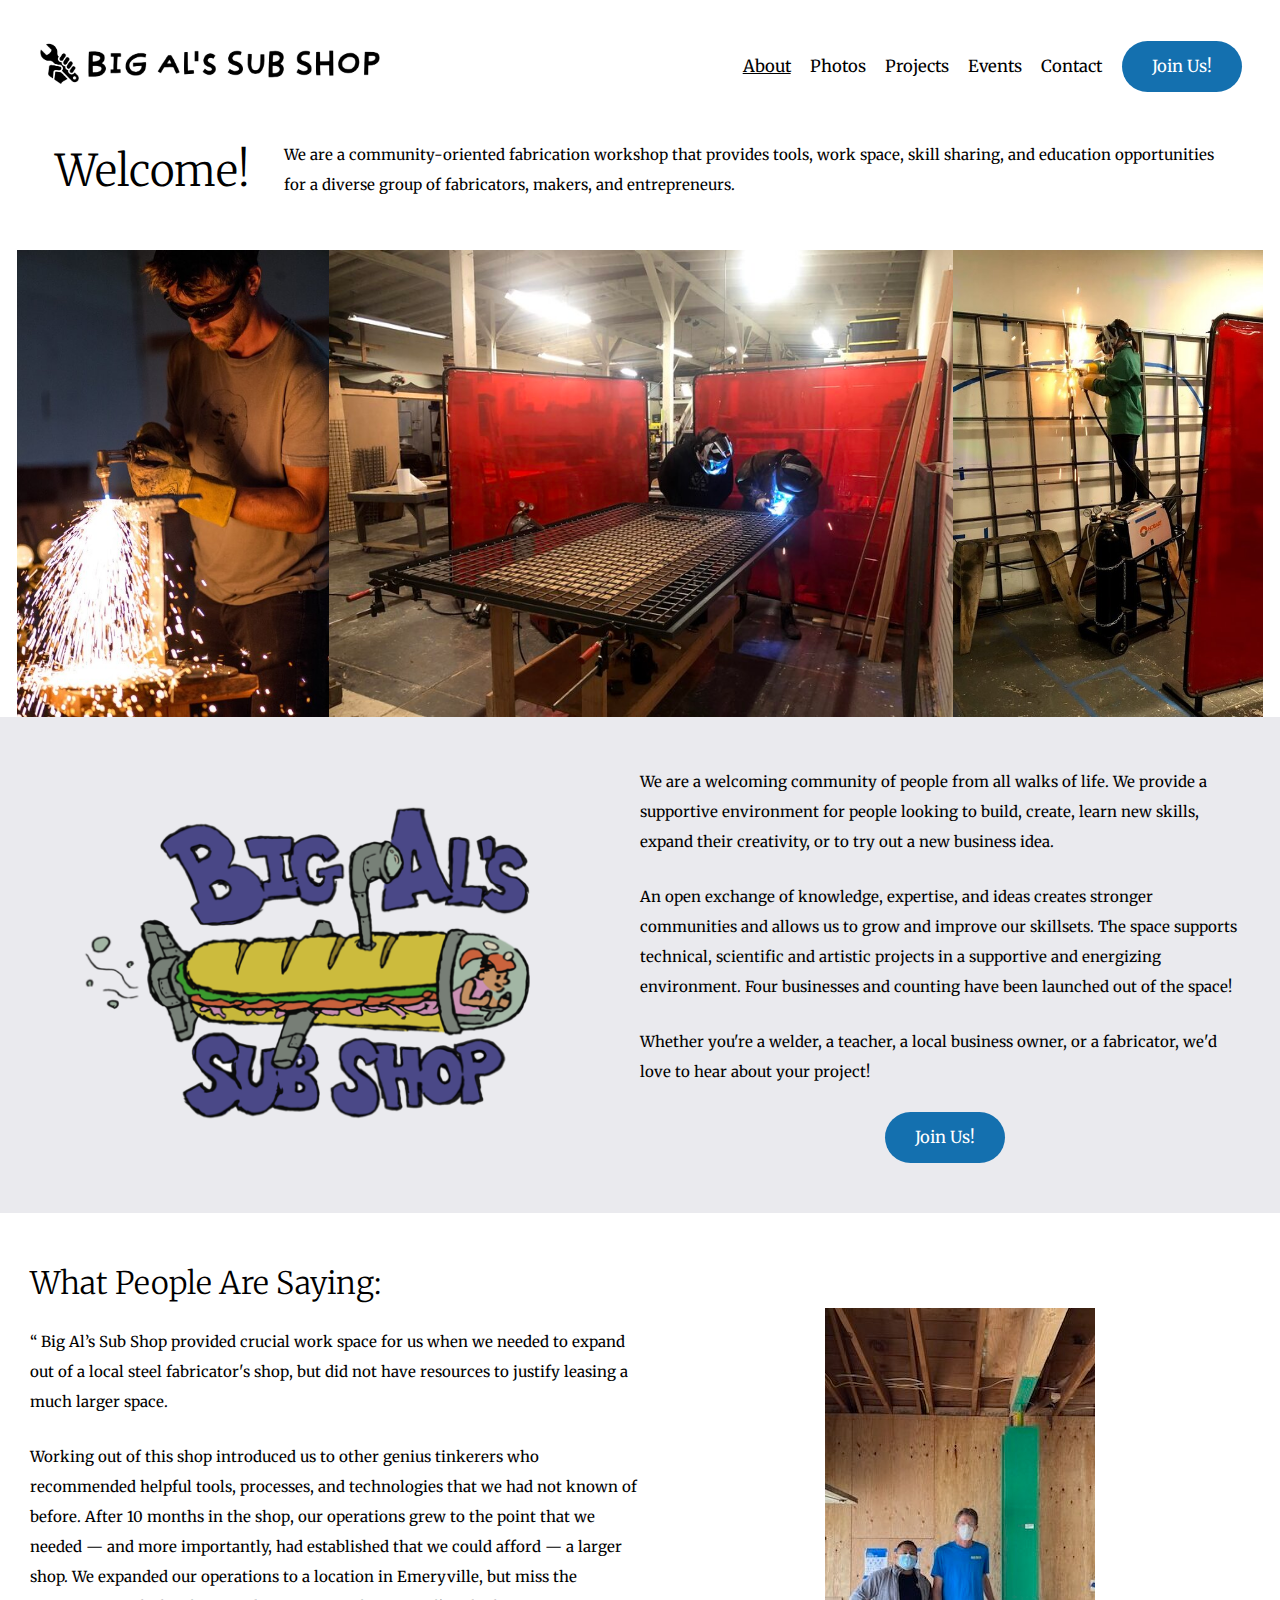
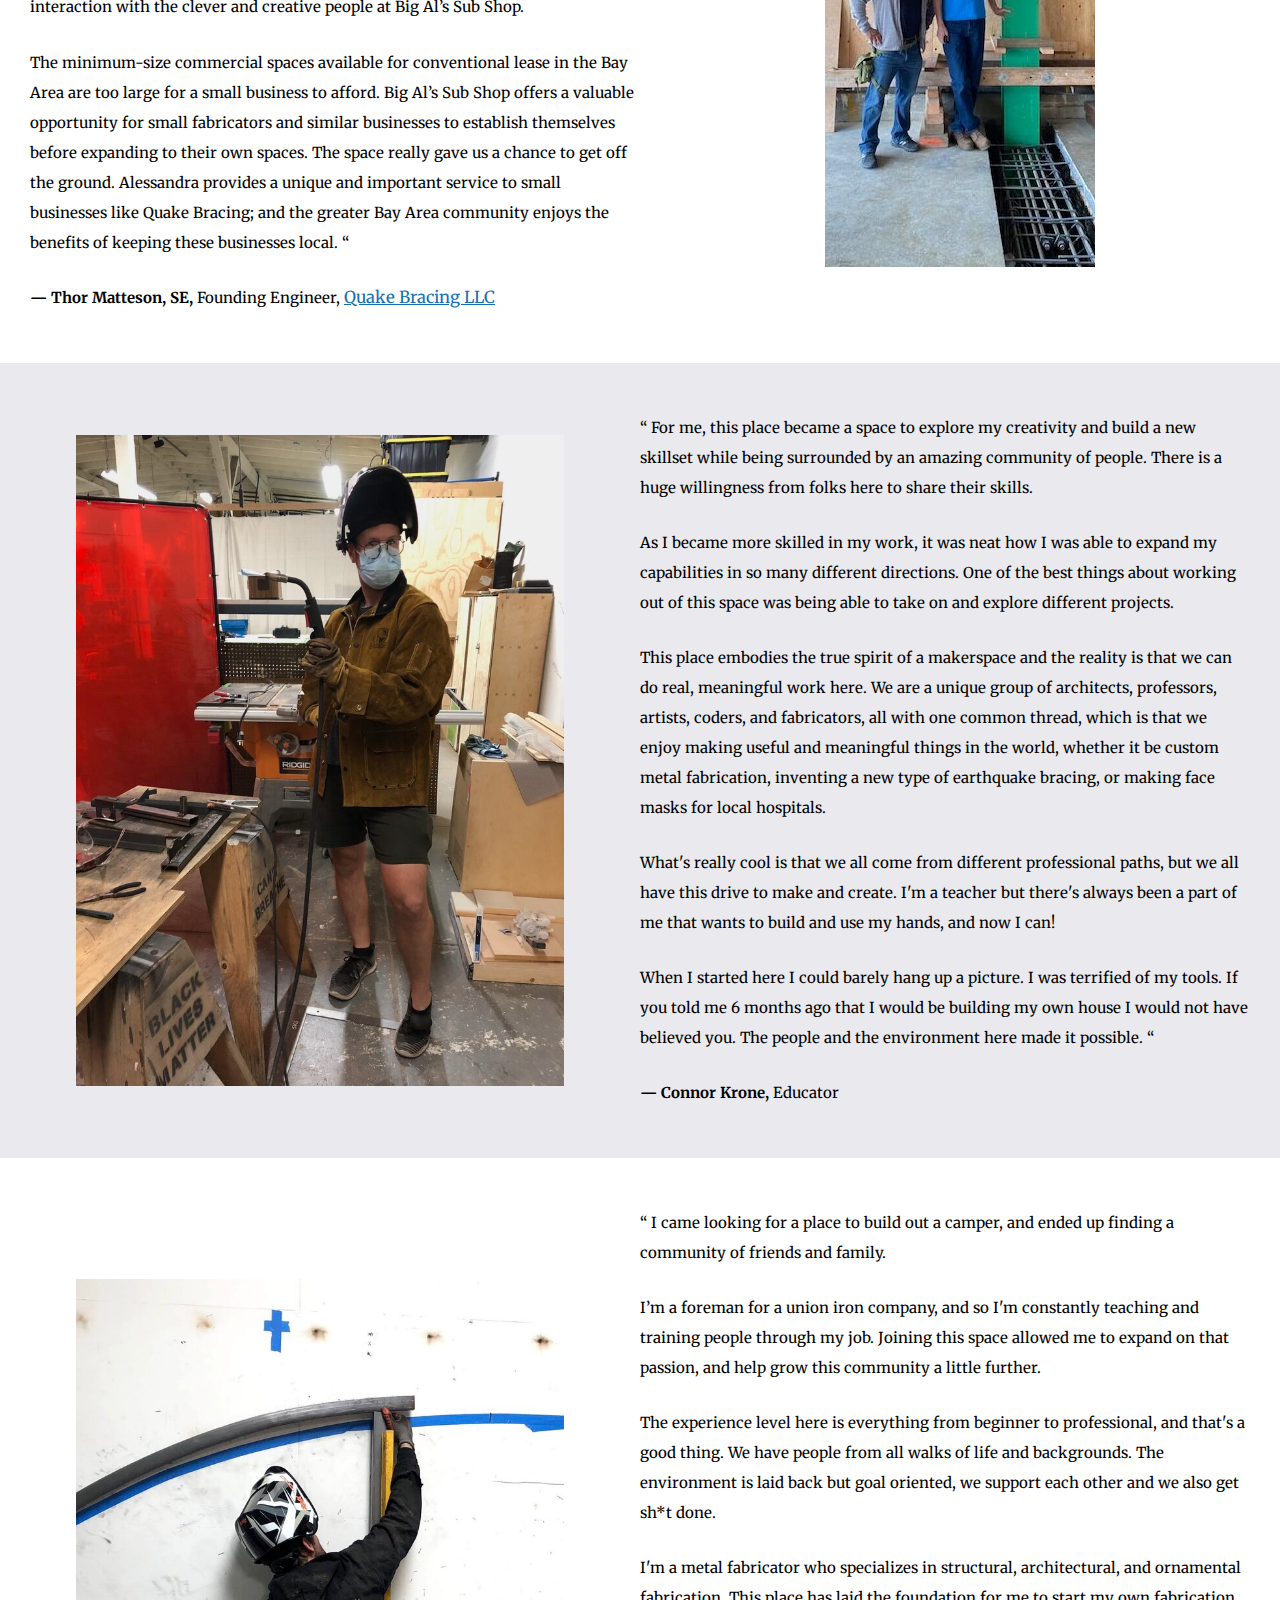
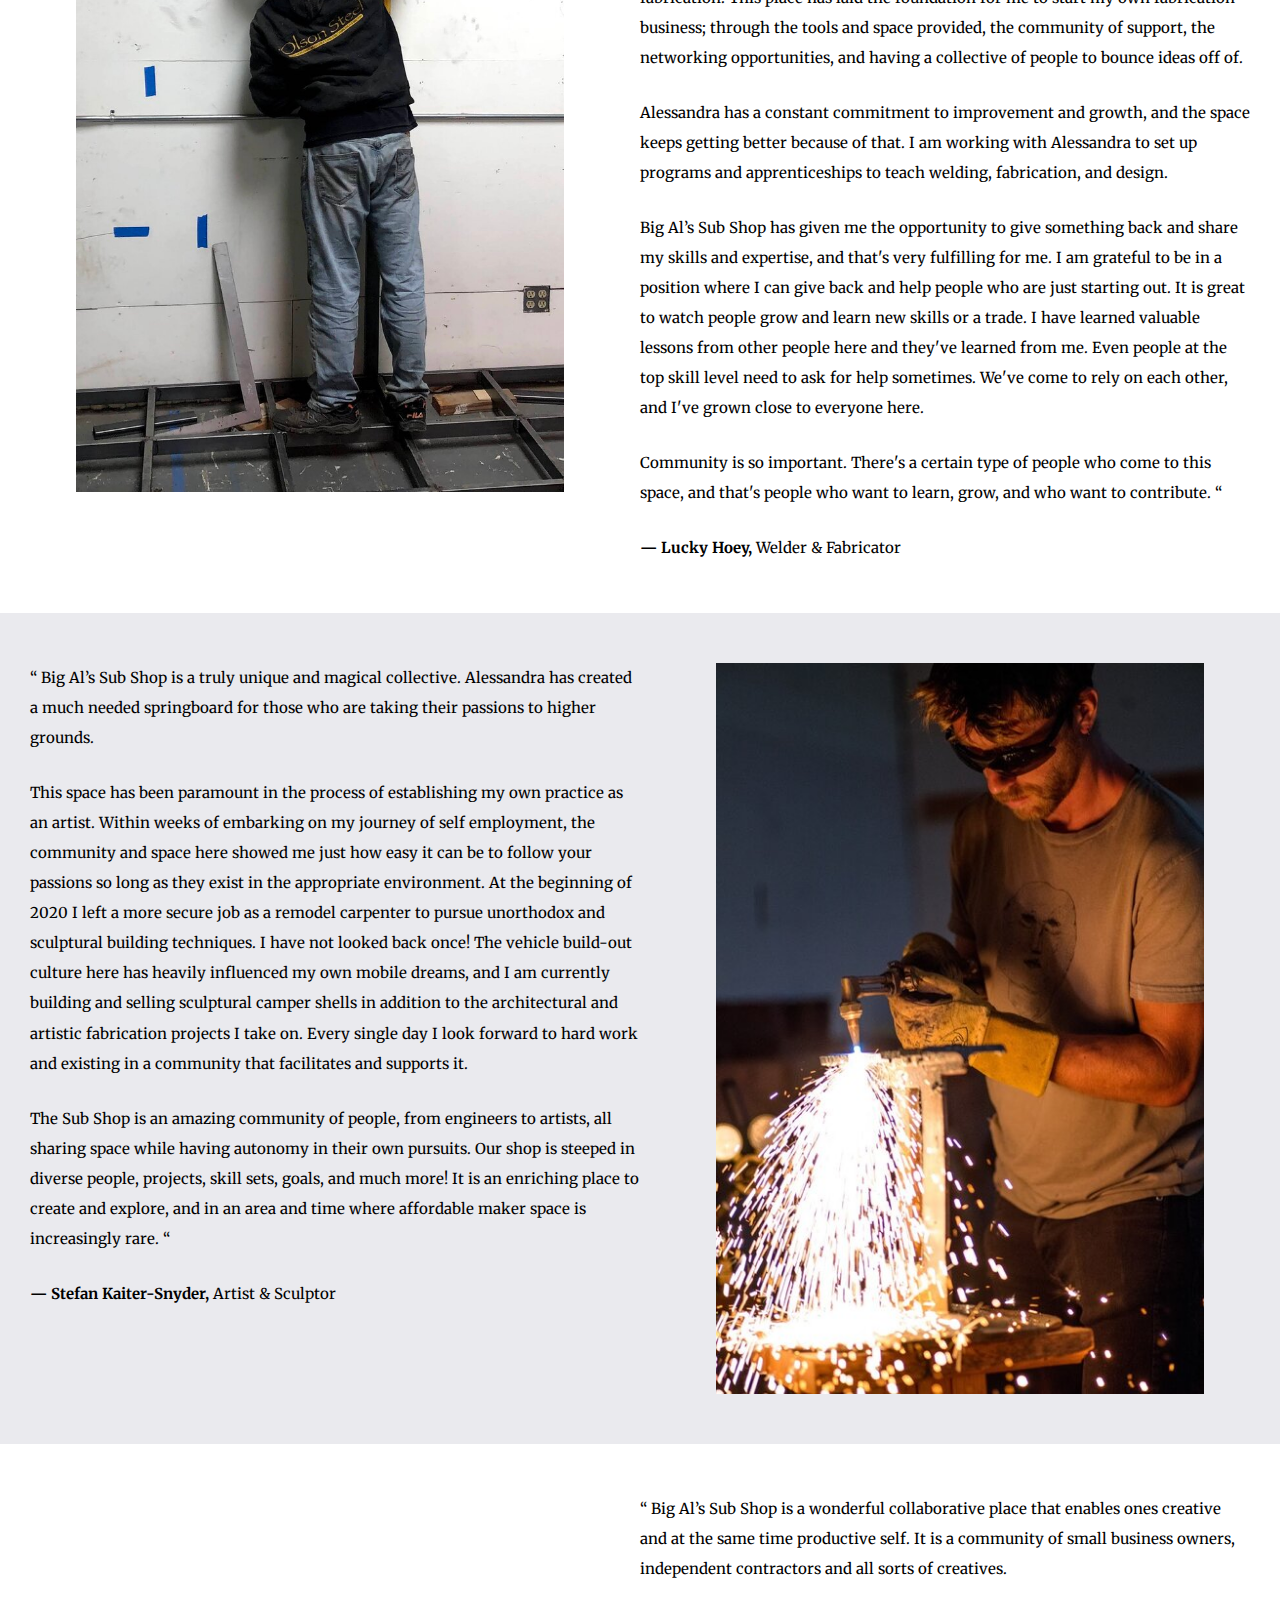
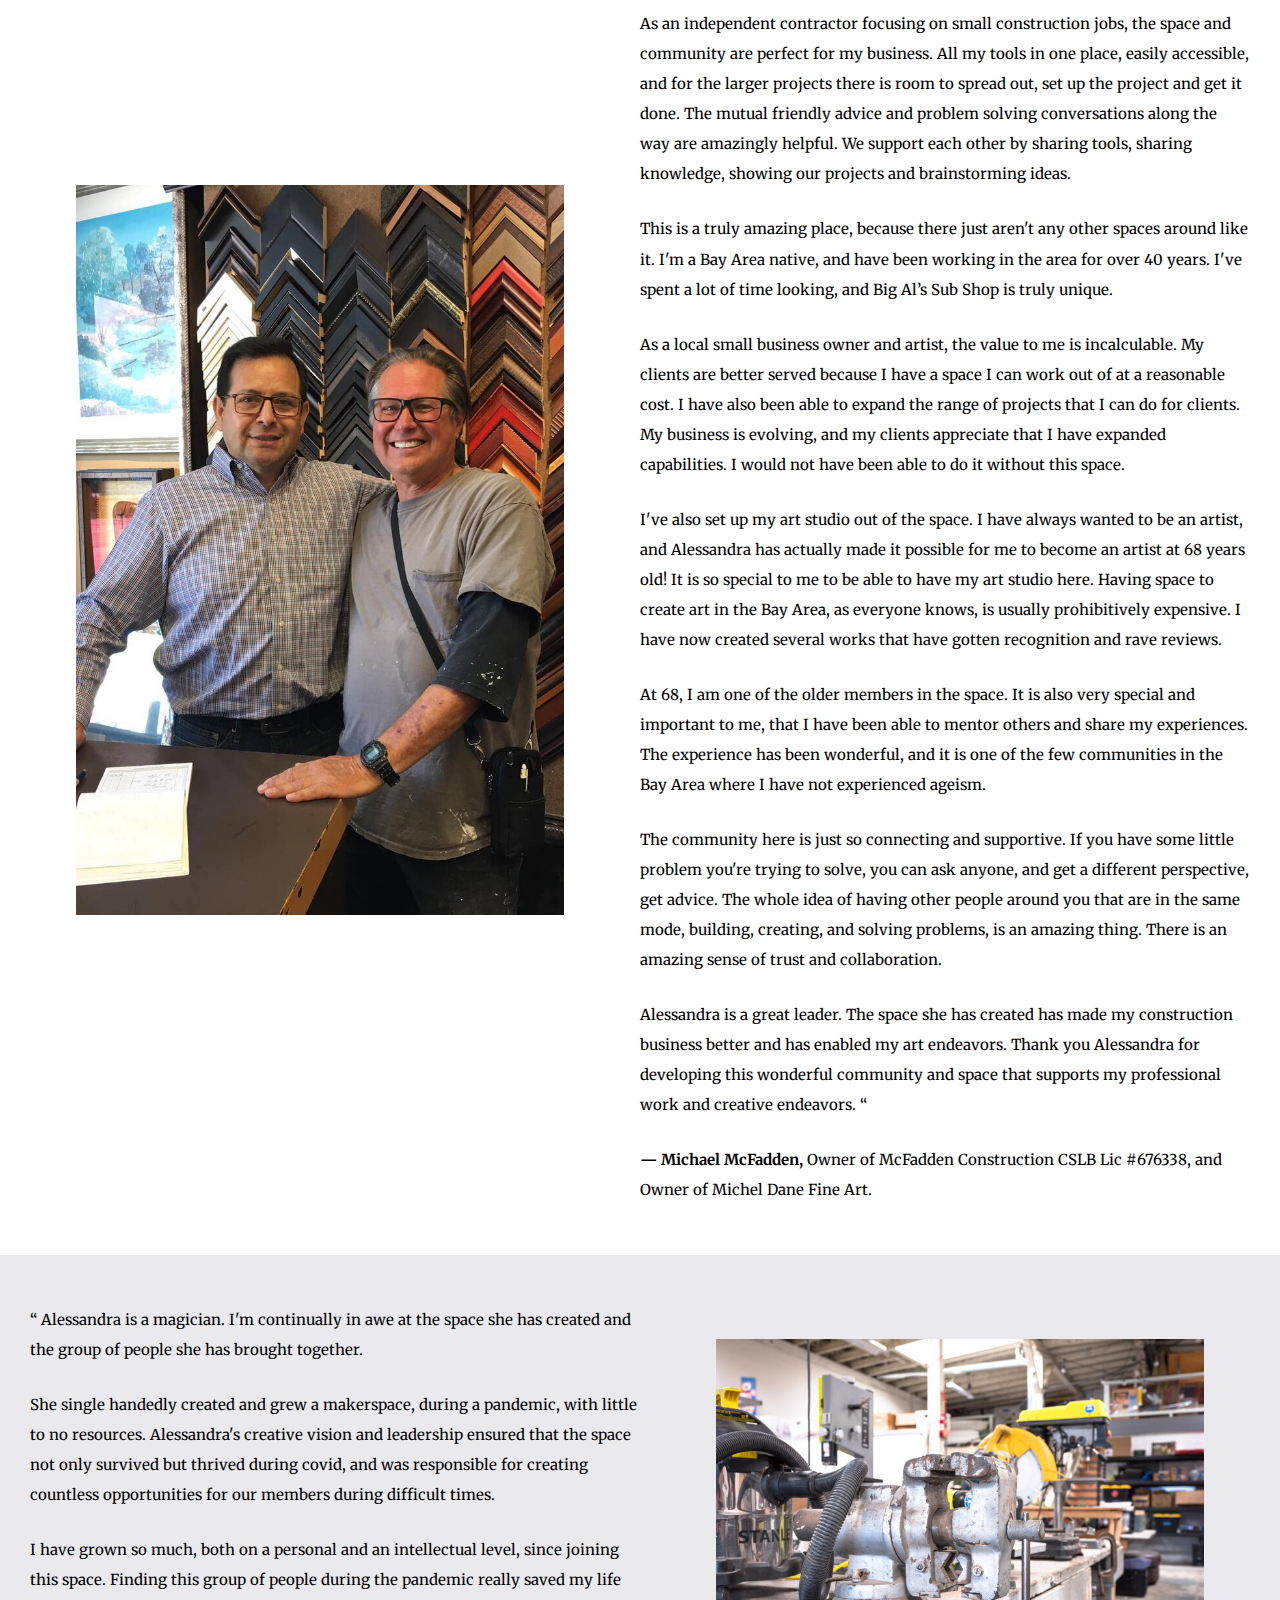
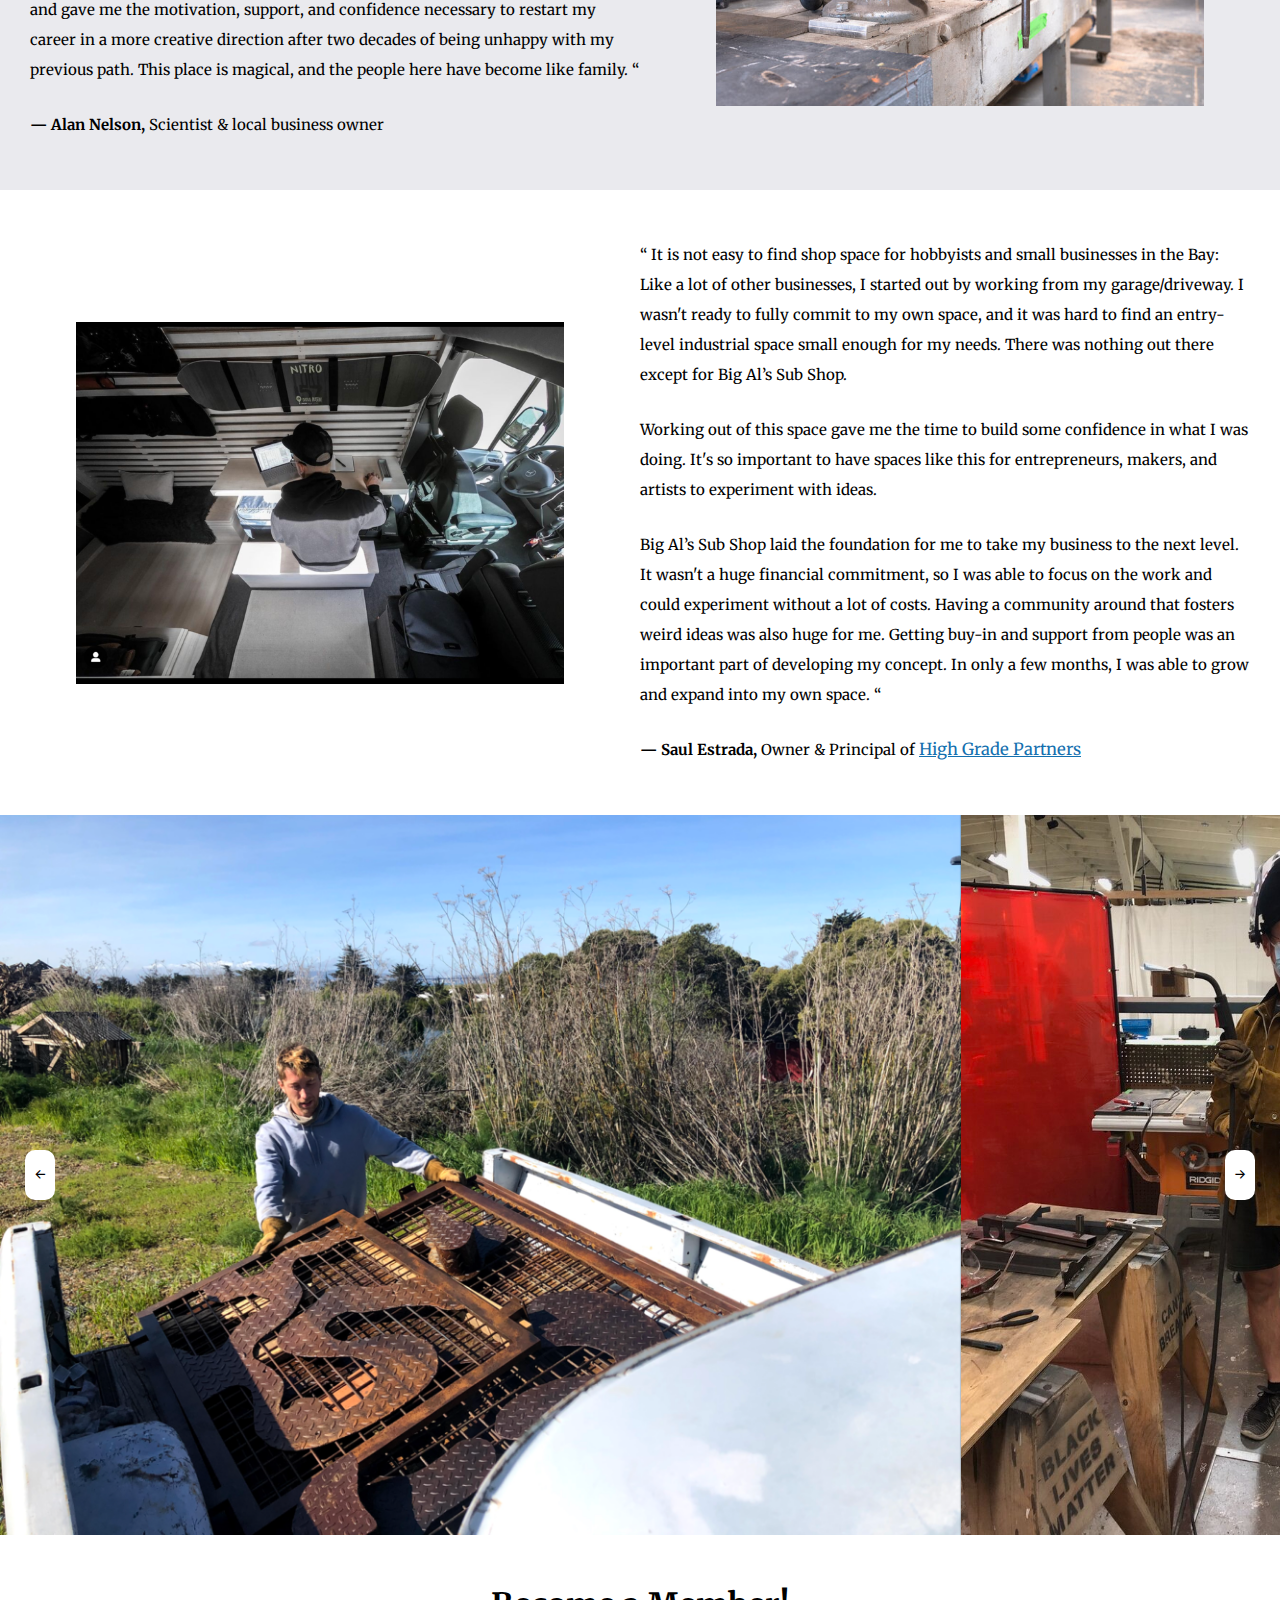
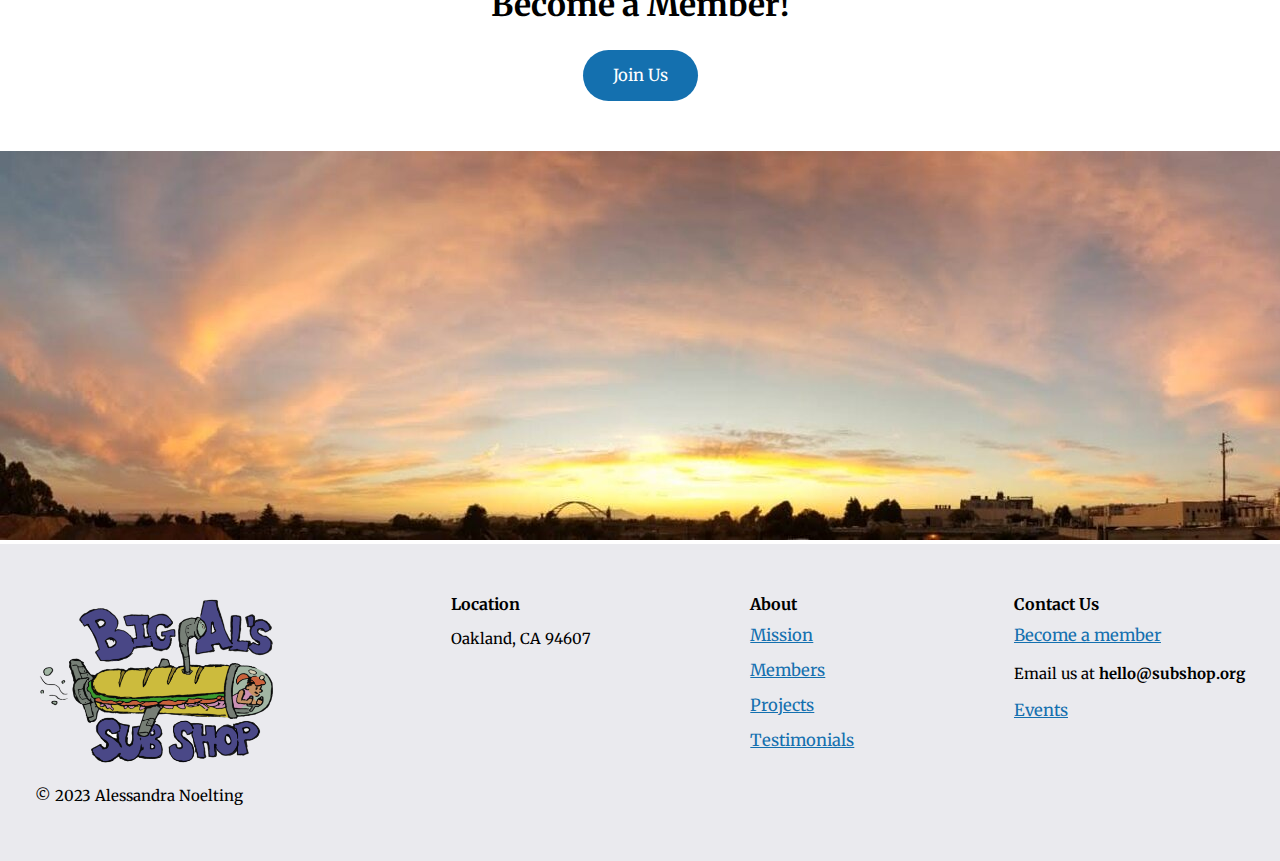
==== commit c14793e0: "calendar links" ====
--- a/index.html
+++ b/index.html
@@ -172,6 +172,7 @@
             <b>Contact Us</b>
             <a target="_blank" href="https://docs.google.com/forms/d/e/1FAIpQLSeL_uRZvVezyPHJK3M_uzjAzgo7tBR9En3TX71Rgab_rR9D0w/viewform">Become a member</a>
             <p>Email us at <b>hello@subshop.org</b></p>
+            <a target="_blank" href="https://calendar.google.com/calendar/embed?src=c_0b6f22b210e66c5960822779fde8f4c1c690790ac0b828e5063d6f2c0ac9d54b%40group.calendar.google.com&ctz=America%2FLos_Angeles">Events</a>
         </div>
     </div>
     <script src="js/main.js"></script>
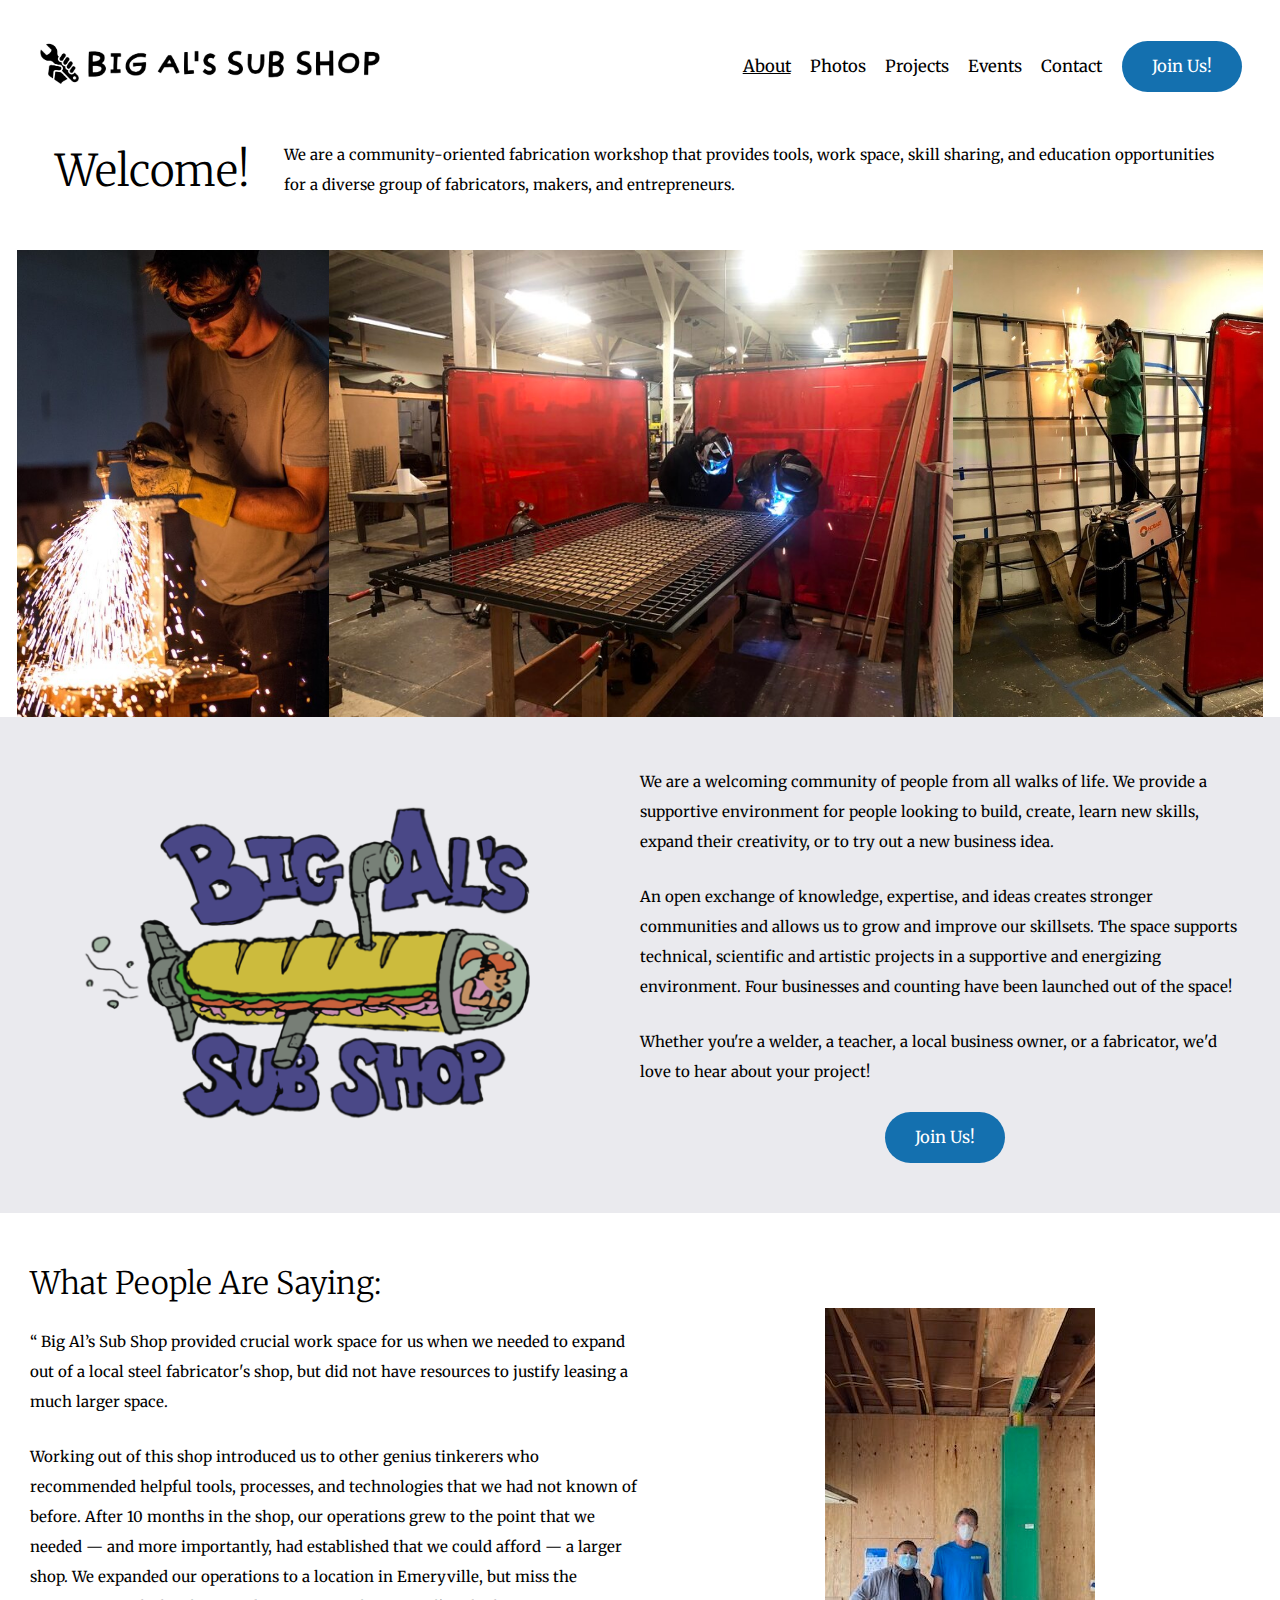
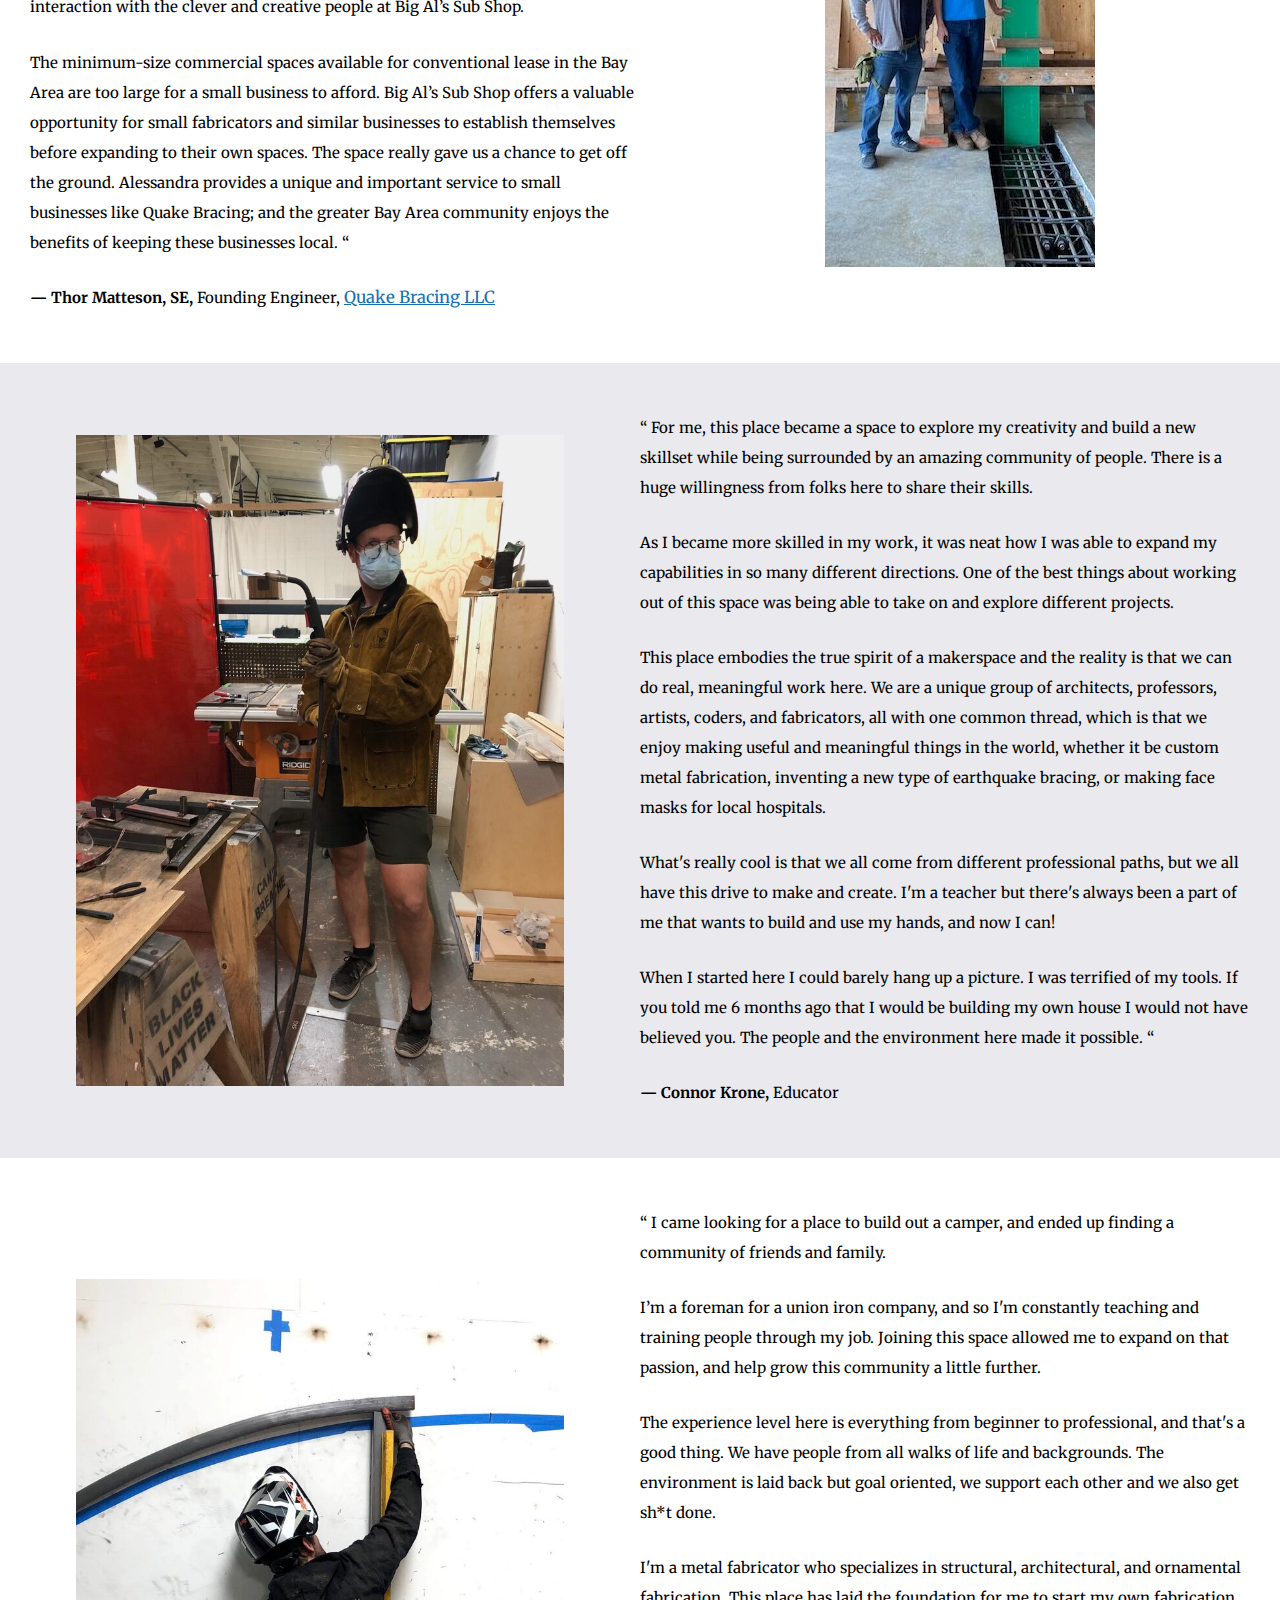
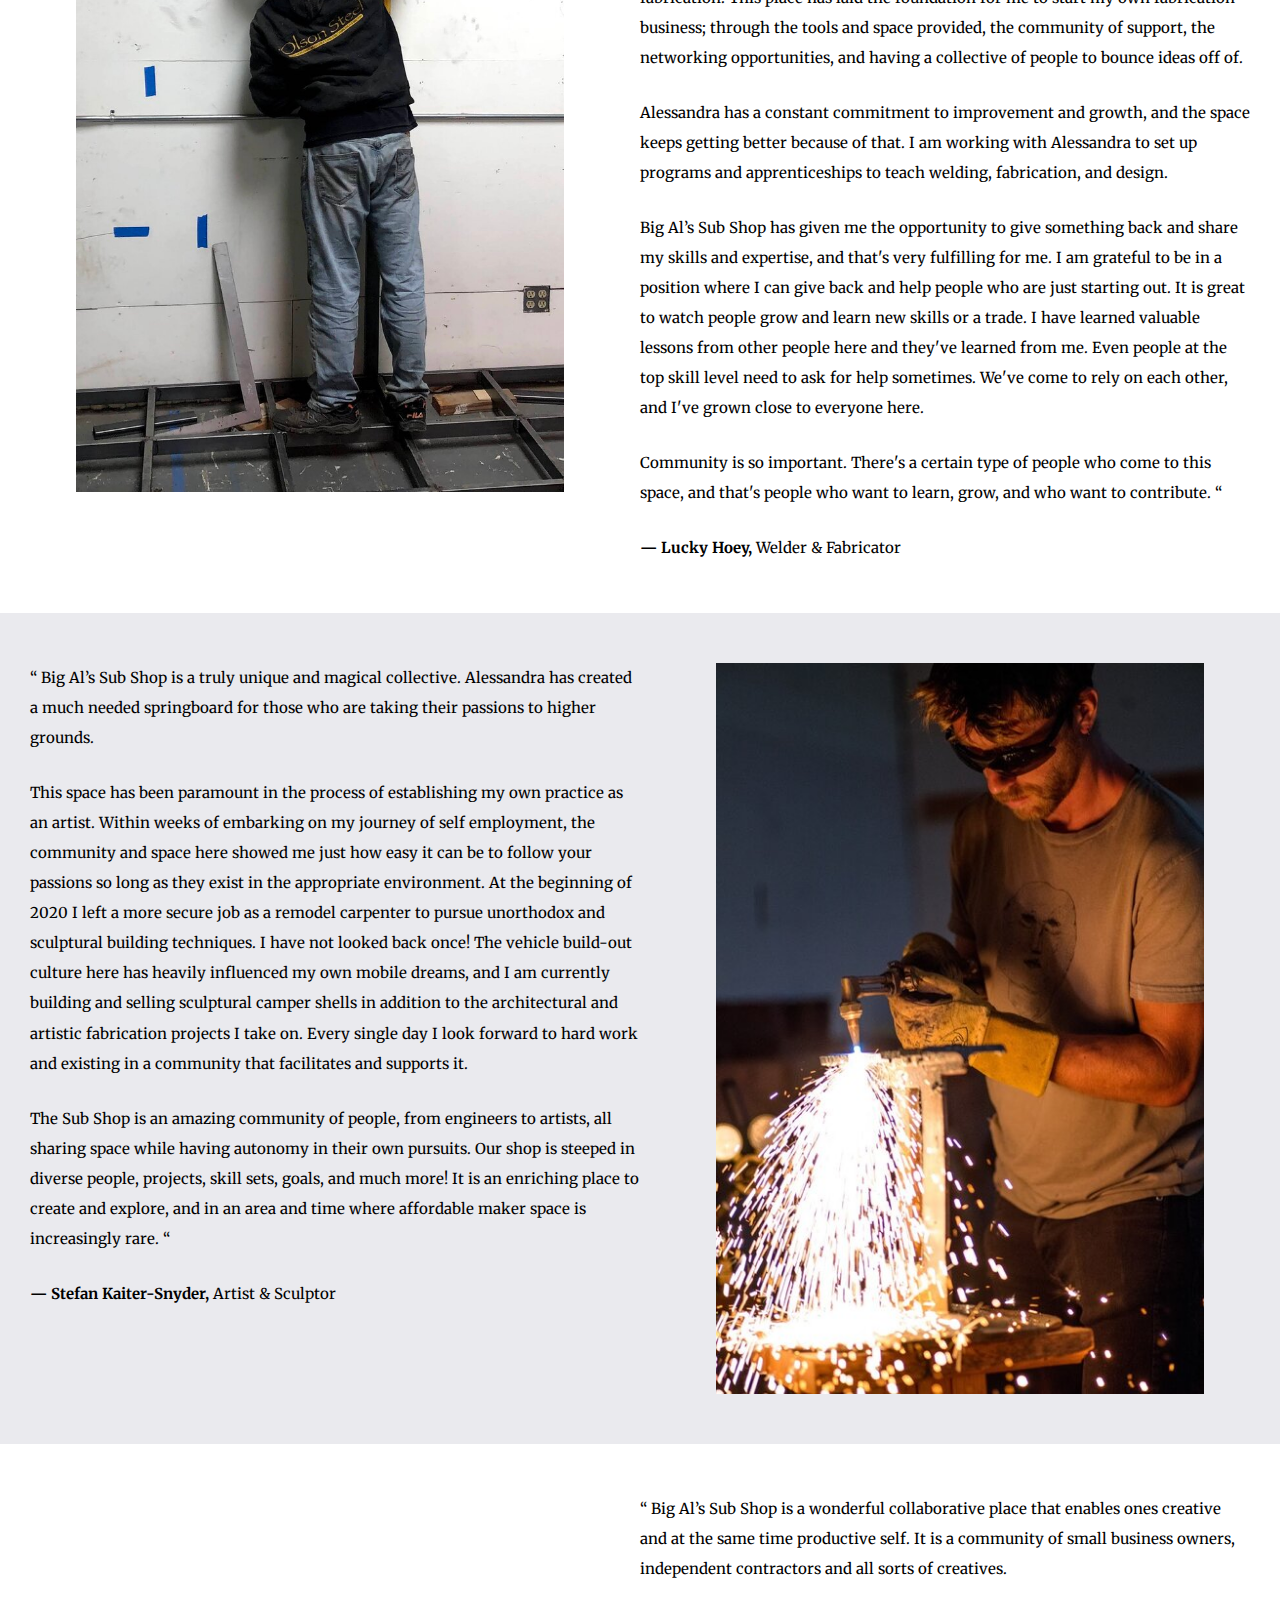
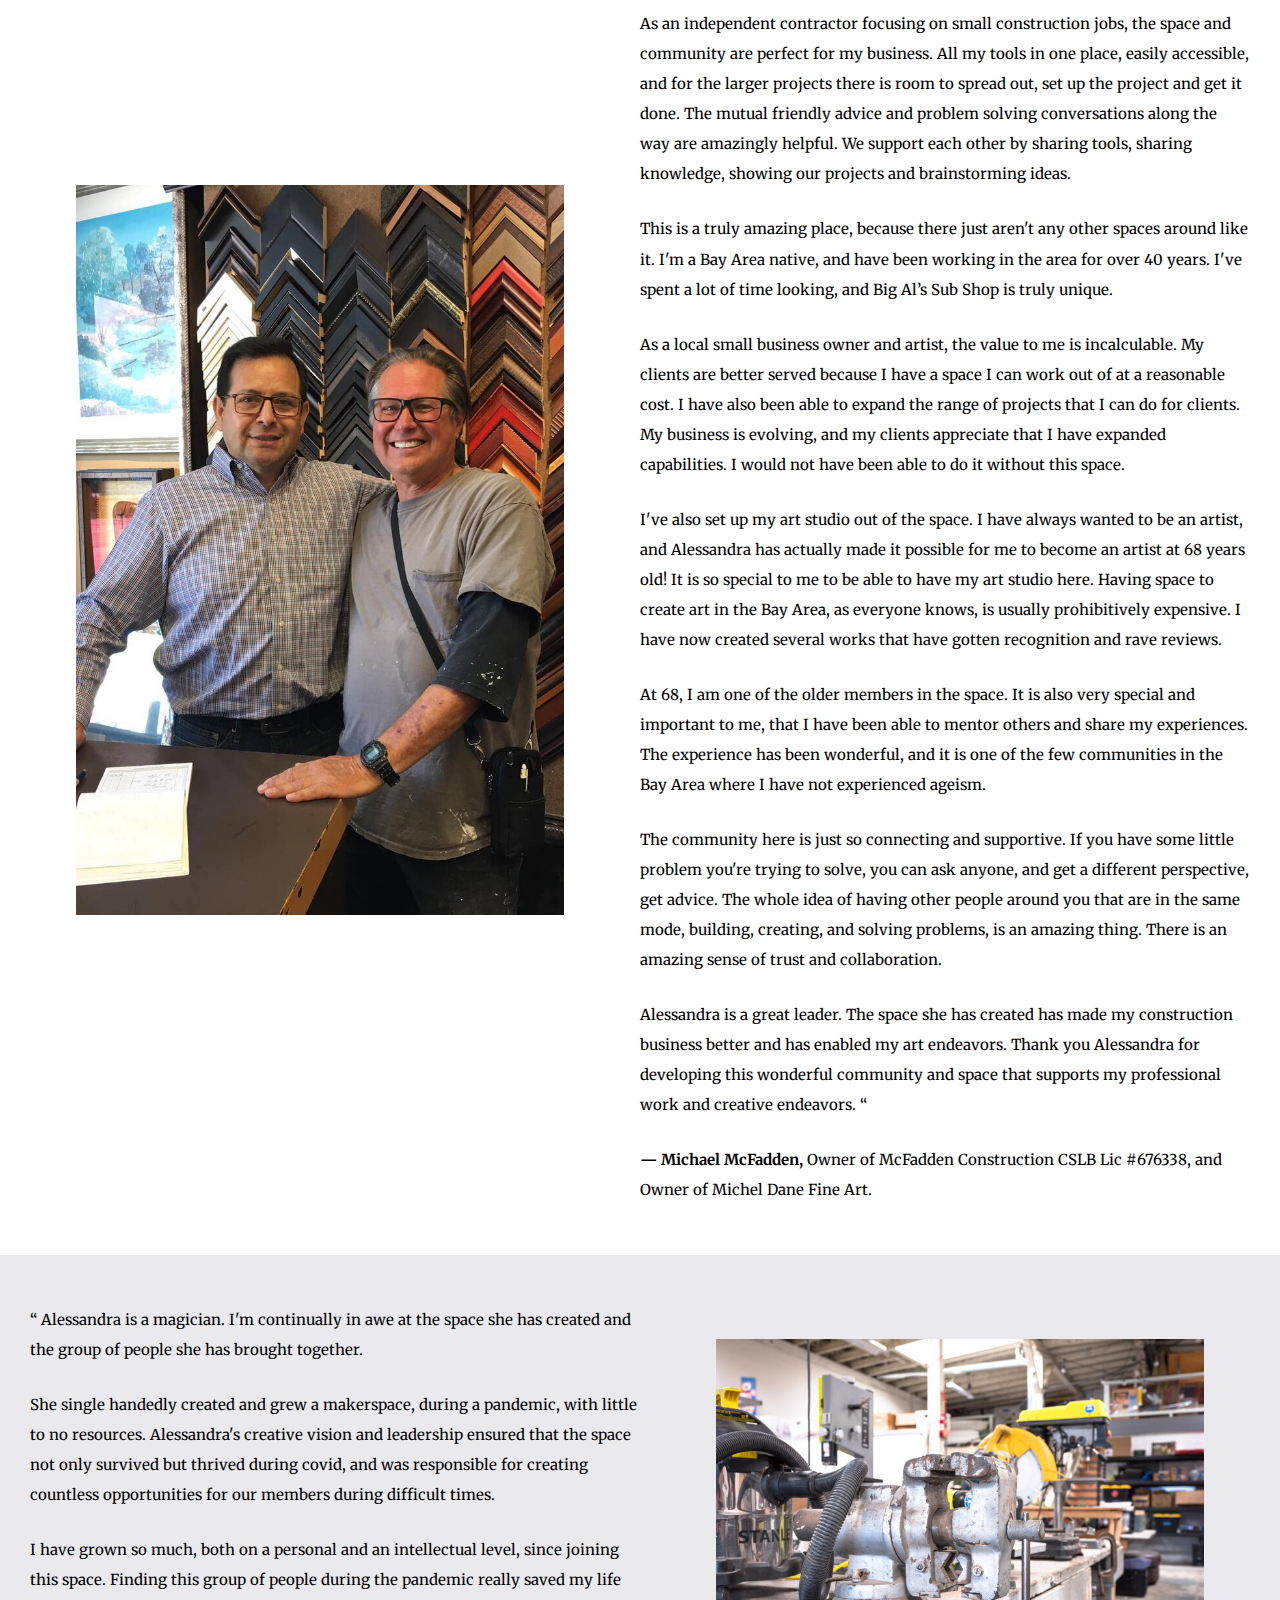
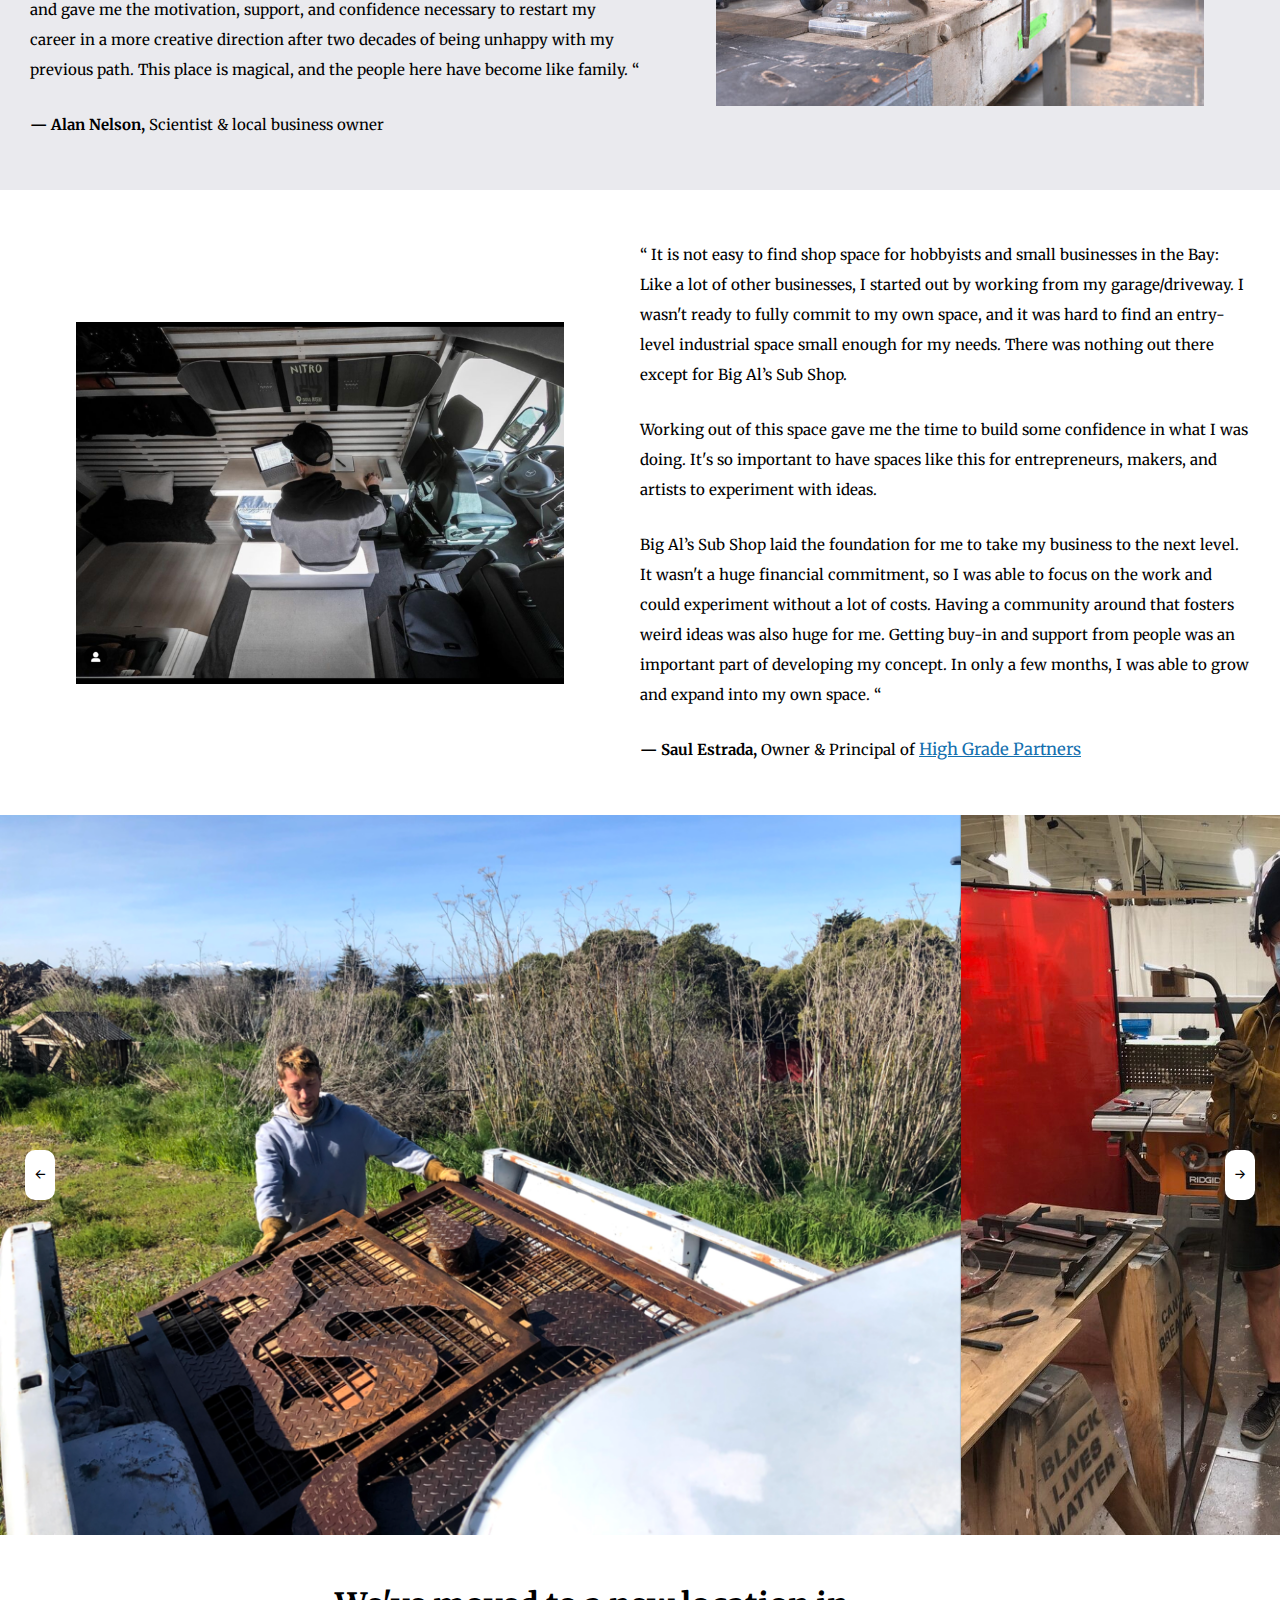
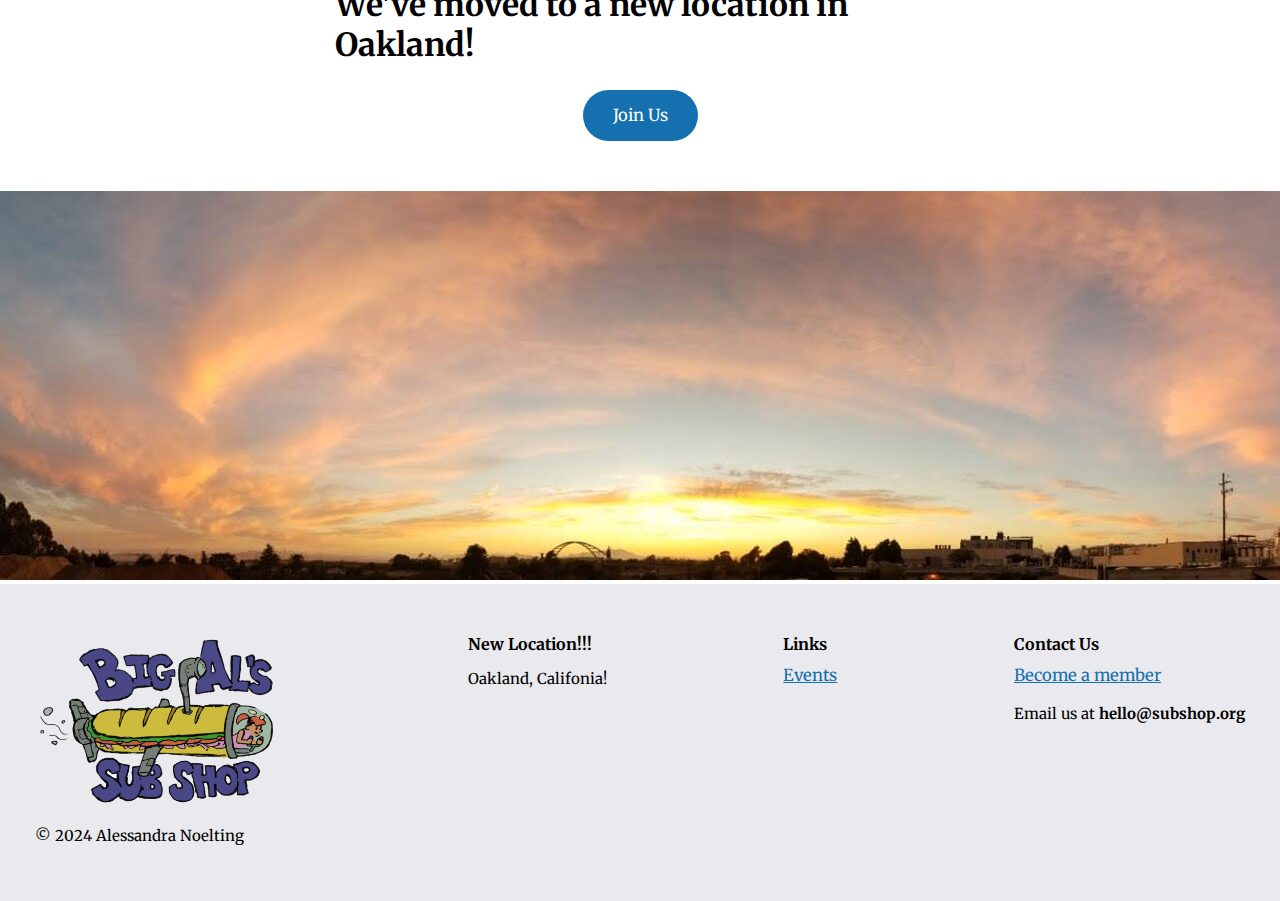
==== commit 19564e45: "updated links" ====
--- a/index.html
+++ b/index.html
@@ -147,7 +147,7 @@
     </div>
     <div class="text-section involved-btn">
         <div>
-            <h1>Become a Member!</h1>
+            <h1>We've moved to a new location in Oakland!</h1>
             <a target="_blank" href="https://docs.google.com/forms/d/e/1FAIpQLSeL_uRZvVezyPHJK3M_uzjAzgo7tBR9En3TX71Rgab_rR9D0w/viewform" class="special-button">Join Us</a>
         </div>
     </div>
@@ -155,24 +155,22 @@
     <div class="footer gray-section">
         <div>
             <img src="images/4.png">
-            <p>© 2023 Alessandra Noelting</p>
+            <p>© 2024 Alessandra Noelting</p>
         </div>
         <div>
-            <b>Location</b>
-            <p>Oakland, CA 94607</p>
+            <b>New Location!!!</b>
+            <p>Oakland, Califonia!</p>
         </div>
         <div>
-            <b>About</b>
-            <a>Mission</a>
-            <a>Members</a>
-            <a>Projects</a>
-            <a>Testimonials</a>
+            <b>Links</b>
+            <a target="_blank" href="https://calendar.google.com/calendar/embed?src=c_0b6f22b210e66c5960822779fde8f4c1c690790ac0b828e5063d6f2c0ac9d54b%40group.calendar.google.com&ctz=America%2FLos_Angeles">Events</a>
+            
         </div>
         <div>
             <b>Contact Us</b>
             <a target="_blank" href="https://docs.google.com/forms/d/e/1FAIpQLSeL_uRZvVezyPHJK3M_uzjAzgo7tBR9En3TX71Rgab_rR9D0w/viewform">Become a member</a>
             <p>Email us at <b>hello@subshop.org</b></p>
-            <a target="_blank" href="https://calendar.google.com/calendar/embed?src=c_0b6f22b210e66c5960822779fde8f4c1c690790ac0b828e5063d6f2c0ac9d54b%40group.calendar.google.com&ctz=America%2FLos_Angeles">Events</a>
+            
         </div>
     </div>
     <script src="js/main.js"></script>
